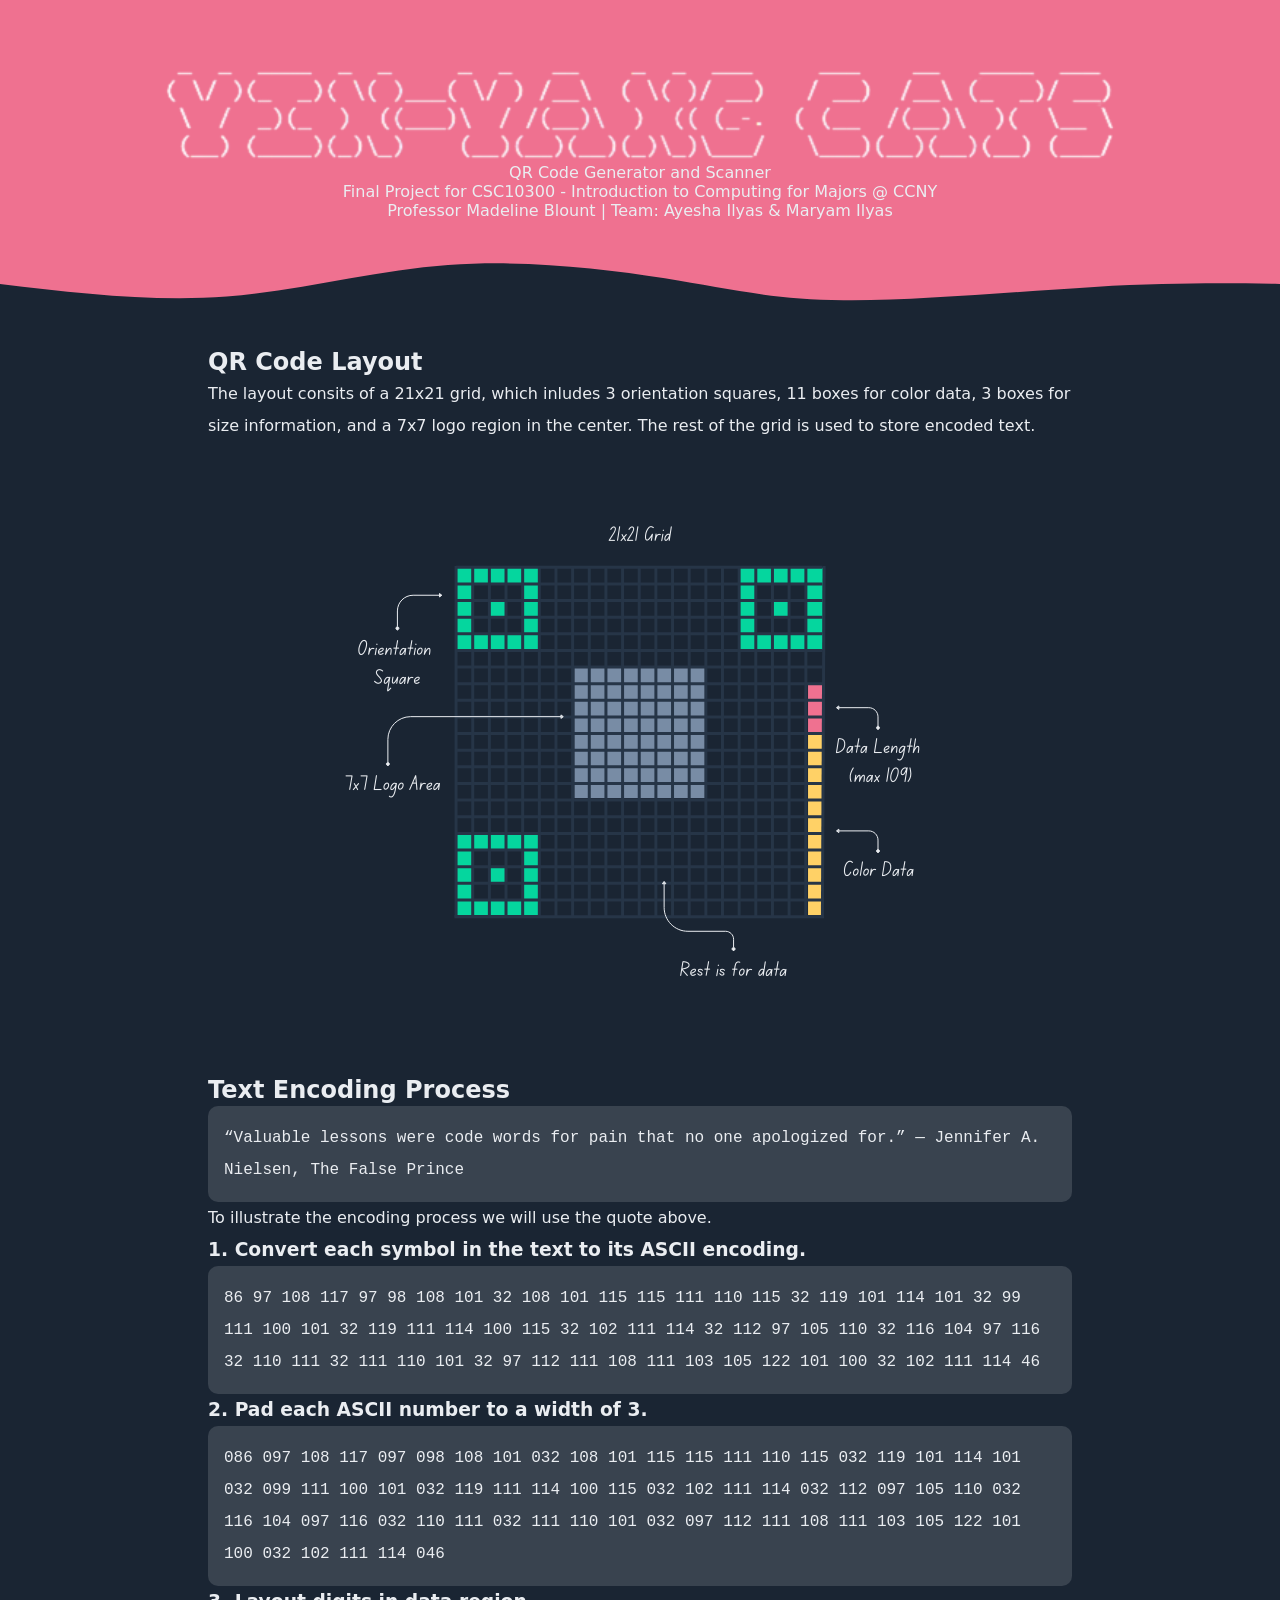
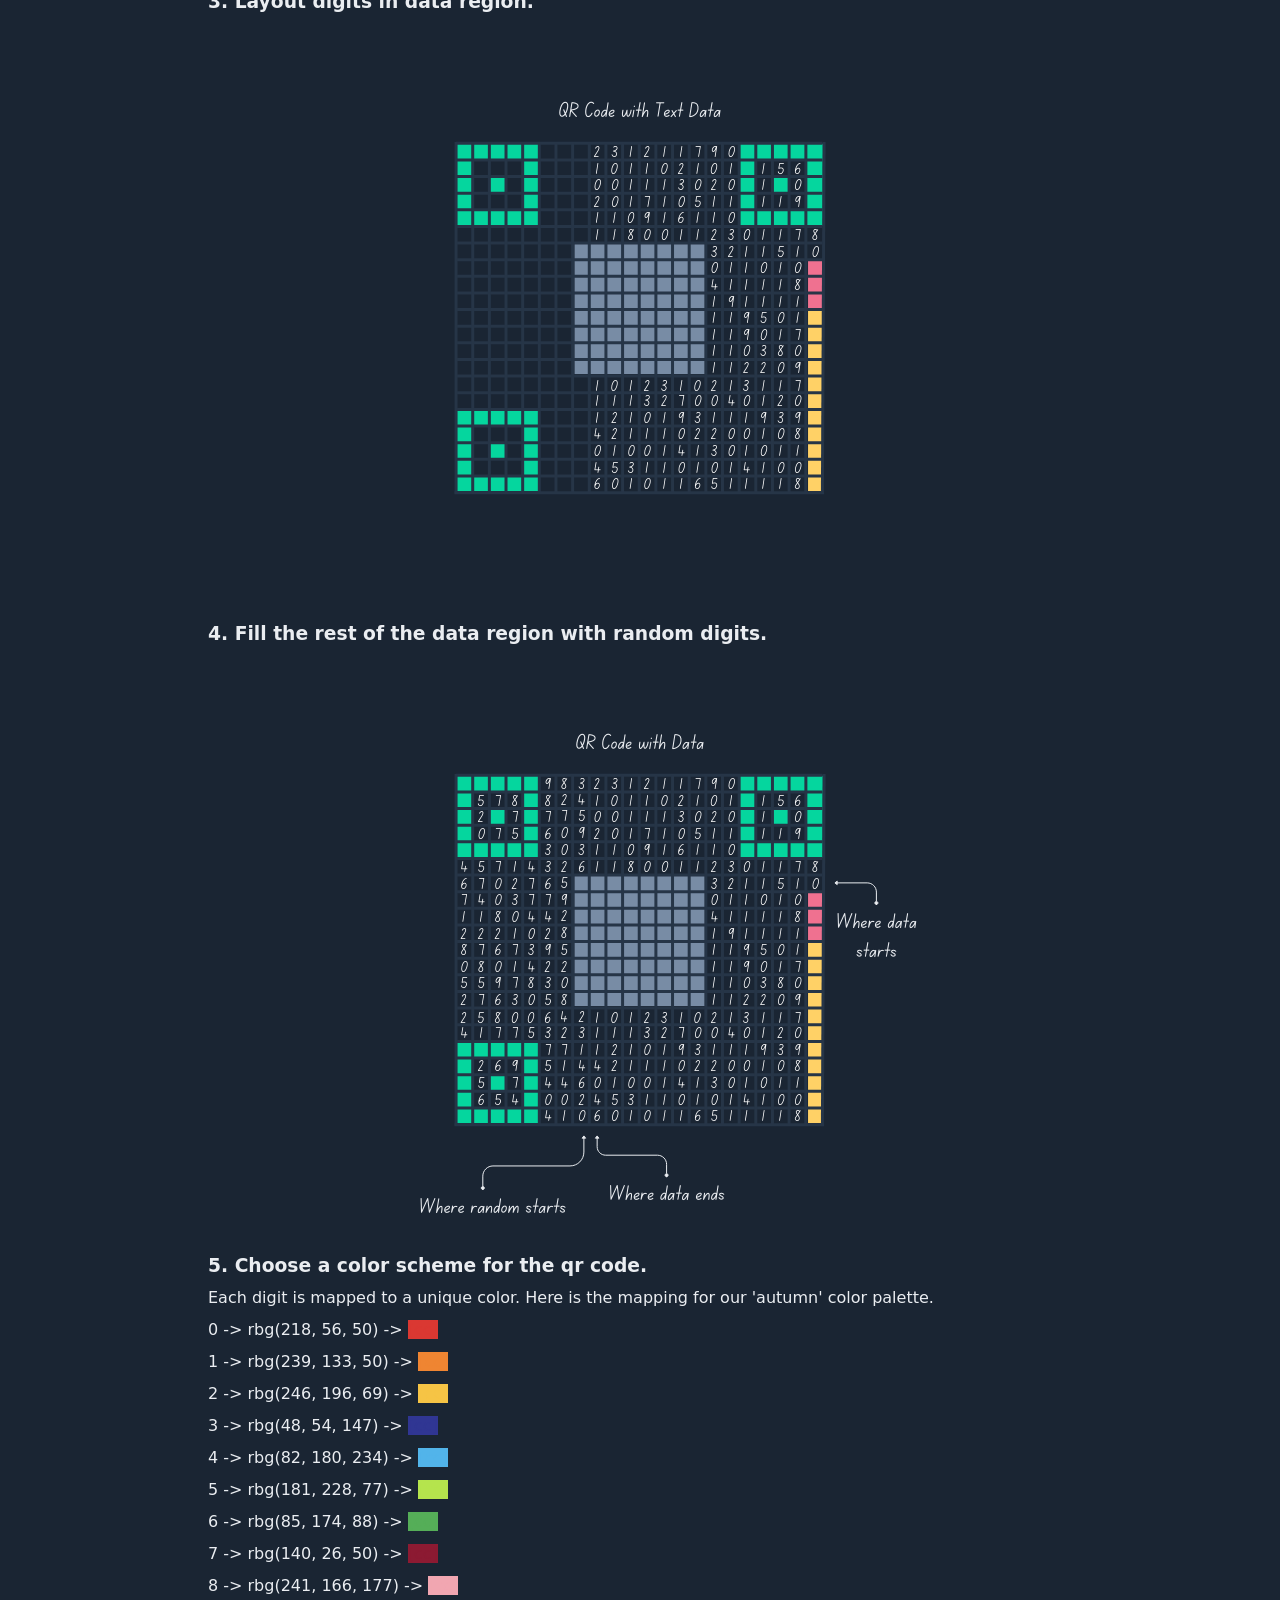
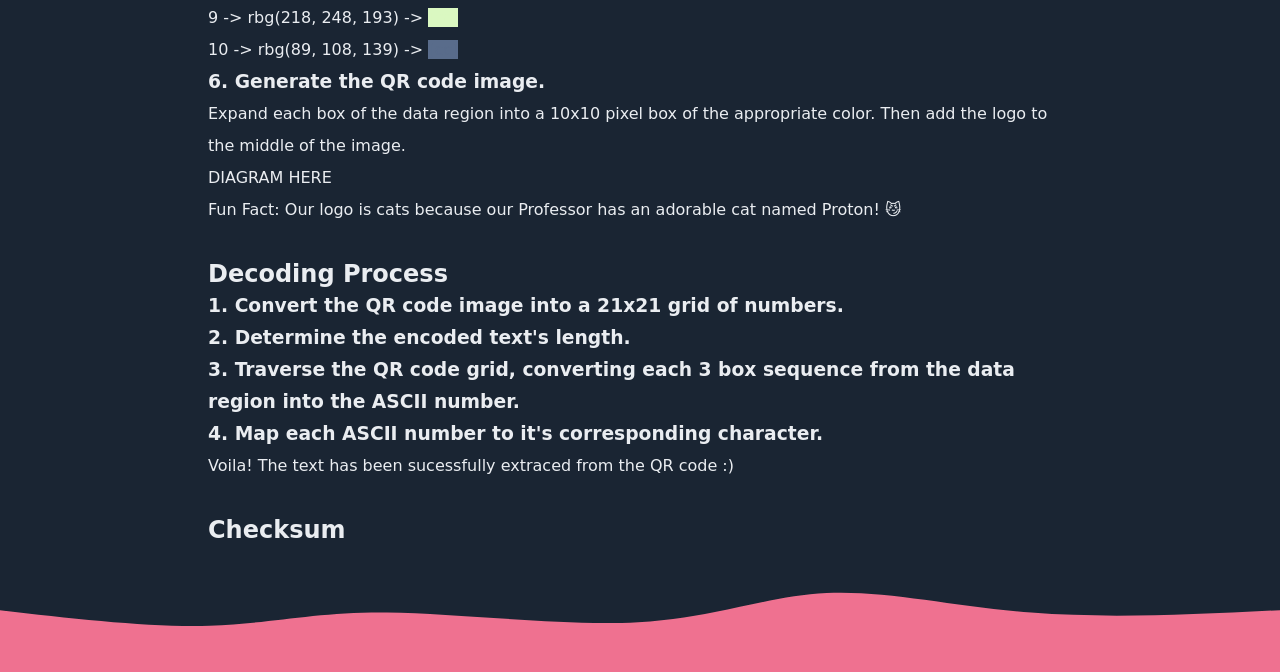
==== index.html @ 5885a5cd "initial commit for site" ====
<html lang="en">
  <head>
    <meta charset="UTF-8" />
    <meta name="viewport" content="width=device-width, initial-scale=1.0" />
    <link rel="stylesheet" href="styles.css" />
    <title>CSC104 QR Code Description</title>
  </head>
  <body>
    <div id="heading">
      <div id="yinyangcats">
        <img width="75%"" src="YinYangCatsWhite.png">
        <p>QR Code Generator and Scanner</p>
        <p>
          Final Project for CSC10300 - Introduction to Computing for Majors @
          CCNY
        </p>
        <p>Professor Madeline Blount | Team: Ayesha Ilyas & Maryam Ilyas</p>
      </div>
      <svg
        class="svg"
        viewBox="0 0 1440 490"
        xmlns="http://www.w3.org/2000/svg"
        class="transition duration-300 ease-in-out delay-150"
        preserveAspectRatio="none"
      >
        <path
          d="M 0,500 L 0,187 C 60.938461538461524,190.38461538461536 121.87692307692305,193.76923076923075 209,172 C 296.12307692307695,150.23076923076925 409.4307692307692,103.30769230769232 491,107 C 572.5692307692308,110.69230769230768 622.4000000000001,165 692,214 C 761.5999999999999,263 850.9692307692308,306.6923076923077 936,279 C 1021.0307692307692,251.30769230769232 1101.7230769230769,152.23076923076923 1185,125 C 1268.2769230769231,97.76923076923077 1354.1384615384616,142.3846153846154 1440,187 L 1440,500 L 0,500 Z"
          stroke="none"
          stroke-width="0"
          fill="#ef7190"
          fill-opacity="1"
          class="transition-all duration-300 ease-in-out delay-150 path-0"
          transform="rotate(-180 720 250)"
        ></path>
      </svg>
    </div>

    <div id="content">
      <div class="content_section">
        <h2>QR Code Layout</h2>
        <p>
          The layout consits of a 21x21 grid, which inludes 3 orientation
          squares, 11 boxes for color data, 3 boxes for size information, and a
          7x7 logo region in the center. The rest of the grid is used to store
          encoded text.
        </p>
        <img class="diagram" src="QRCodeLayout.png" />
      </div>

      <div class="content_section">
        <h2>Text Encoding Process</h2>
        <p class="highlight">
          “Valuable lessons were code words for pain that no one apologized
          for.” ― Jennifer A. Nielsen, The False Prince
        </p>
        <p>To illustrate the encoding process we will use the quote above.</p>
        <h3>1. Convert each symbol in the text to its ASCII encoding.</h3>
        <p class="highlight">
          86 97 108 117 97 98 108 101 32 108 101 115 115 111 110 115 32 119 101
          114 101 32 99 111 100 101 32 119 111 114 100 115 32 102 111 114 32 112
          97 105 110 32 116 104 97 116 32 110 111 32 111 110 101 32 97 112 111
          108 111 103 105 122 101 100 32 102 111 114 46
        </p>

        <h3>2. Pad each ASCII number to a width of 3.</h3>
        <p class="highlight">
          086 097 108 117 097 098 108 101 032 108 101 115 115 111 110 115 032
          119 101 114 101 032 099 111 100 101 032 119 111 114 100 115 032 102
          111 114 032 112 097 105 110 032 116 104 097 116 032 110 111 032 111
          110 101 032 097 112 111 108 111 103 105 122 101 100 032 102 111 114
          046
        </p>

        <h3>3. Layout digits in data region.</h3>
        <img class="diagram" src="QRCodeWithTextData.png" />

        <h3>4. Fill the rest of the data region with random digits.</h3>
        <img class="diagram" src="QRCodeWithData.png" />

        <h3>5. Choose a color scheme for the qr code.</h3>
        <p>
          Each digit is mapped to a unique color. Here is the mapping for our
          'autumn' color palette.
        </p>
        <p>0 -> rbg(218, 56, 50) -> <span id="c0">[cc]</span></p>
        <p>1 -> rbg(239, 133, 50) -> <span id="c1">[cc]</span></p>
        <p>2 -> rbg(246, 196, 69) -> <span id="c2">[cc]</span></p>
        <p>3 -> rbg(48, 54, 147) -> <span id="c3">[cc]</span></p>
        <p>4 -> rbg(82, 180, 234) -> <span id="c4">[cc]</span></p>
        <p>5 -> rbg(181, 228, 77) -> <span id="c5">[cc]</span></p>
        <p>6 -> rbg(85, 174, 88) -> <span id="c6">[cc]</span></p>
        <p>7 -> rbg(140, 26, 50) -> <span id="c7">[cc]</span></p>
        <p>8 -> rbg(241, 166, 177) -> <span id="c8">[cc]</span></p>
        <p>9 -> rbg(218, 248, 193) -> <span id="c9">[cc]</span></p>
        <p>10 -> rbg(89, 108, 139) -> <span id="c10">[cc]</span></p>

        <h3>6. Generate the QR code image.</h3>
        <p>
          Expand each box of the data region into a 10x10 pixel box of the
          appropriate color. Then add the logo to the middle of the image.
        </p>
        <p>DIAGRAM HERE</p>
        <p>
          Fun Fact: Our logo is cats because our Professor has an adorable cat
          named Proton! 😼
        </p>
      </div>

      <div class="content_section">
        <h2>Decoding Process</h2>
        <h3>1. Convert the QR code image into a 21x21 grid of numbers.</h3>
        <h3>2. Determine the encoded text's length.</h3>
        <h3>
          3. Traverse the QR code grid, converting each 3 box sequence from the
          data region into the ASCII number.
        </h3>
        <h3>4. Map each ASCII number to it's corresponding character.</h3>
        <p>Voila! The text has been sucessfully extraced from the QR code :)</p>
      </div>

      <div class="content_section">
        <h2>Checksum</h2>
      </div>
    </div>

    <!-- <div id="color1">Testing Color 1</div>
    <div id="color2">Testing Color 2</div>
    <div id="color3">Testing Color 3</div>
    <div class="highlight">Code Here</div> -->

    <svg
      class="svg"
      viewBox="0 0 1440 490"
      xmlns="http://www.w3.org/2000/svg"
      class="transition duration-300 ease-in-out delay-150"
      preserveAspectRatio="none"
    >
      <path
        d="M 0,500 L 0,187 C 84.44615384615386,229.31025641025641 168.89230769230772,271.62051282051283 236,263 C 303.1076923076923,254.37948717948717 352.87692307692305,194.82820512820513 435,198 C 517.123076923077,201.17179487179487 631.5999999999999,267.0666666666667 718,246 C 804.4000000000001,224.9333333333333 862.7230769230771,116.9051282051282 930,103 C 997.2769230769229,89.0948717948718 1073.5076923076924,169.3128205128205 1160,199 C 1246.4923076923076,228.6871794871795 1343.246153846154,207.84358974358975 1440,187 L 1440,500 L 0,500 Z"
        stroke="none"
        stroke-width="0"
        fill="#ef7190"
        fill-opacity="1"
        class="transition-all duration-300 ease-in-out delay-150 path-0"
      ></path>
    </svg>
  </body>
</html>
---- styles.css ----
/*https://hamvocke.com/blog/lets-create-a-terminal-color-scheme/*/
* {
  margin: 0;
  padding: 0;
}

body {
  background: #1a2533;
  color: #eaedf1;
  font-family: system-ui, system, Segoe UI, Roboto, Ubuntu, Cantarell, Noto Sans,
    sans-serif;
}

#heading {
  text-align: center;
  width: 100%;
}

#yinyangcats {
  background: #ef7190;
  padding-top: 4em;
}

.svg {
  margin: 0;
  padding: 0;
  width: 100%;
  height: 100px;
}

#content {
  /*SOURCE FOR CENTERING: https://www.w3schools.com/css/css_align.asp*/
  margin: auto;
  width: 70%;
  padding: 10px;
  line-height: 2em;
}

.content_section {
  padding: 1em;
}

.diagram {
    display: block;
    margin-left: auto;
    margin-right: auto;
}

#c0 {
    background-color: rgb(218, 56, 50);
    color: rgb(218, 56, 50);
}

#c1 {
    background-color: rgb(239, 133, 50);
    color: rgb(239, 133, 50);
}

#c2 {
    background-color: rgb(246, 196, 69);
    color: rgb(246, 196, 69);
}

#c3 {
    background-color: rgb(48, 54, 147);
    color: rgb(48, 54, 147);
}

#c4 {
    background-color: rgb(82, 180, 234);
    color: rgb(82, 180, 234);
}

#c5 {
    background-color: rgb(181, 228, 77);
    color: rgb(181, 228, 77);
}

#c6 {
    background-color: rgb(85, 174, 88);
    color: rgb(85, 174, 88);
}

#c7 {
    background-color: rgb(140, 26, 50);
    color: rgb(140, 26, 50);
}

#c8 {
    background-color: rgb(241, 166, 177);
    color: rgb(241, 166, 177);
}

#c9 {
    background-color: rgb(218, 248, 193);
    color: rgb(218, 248, 193);
}

#c10 {
    background-color: rgb(89, 108, 139);
    color: rgb(89, 108, 139);
}

#color1 {
  background: #05d69e;
  color: #1a2533;
}

#color2 {
  background: #ffd166;
  color: #1a2533;
}

#color3 {
  background: #ef7190;
  color: #1a2533;
}

.highlight {
  font-family: "Lucida Console", "Courier New", monospace;
  background: #39434f;
  color: #eaedf1;
  border-radius: 10px;
  padding: 1em;
}
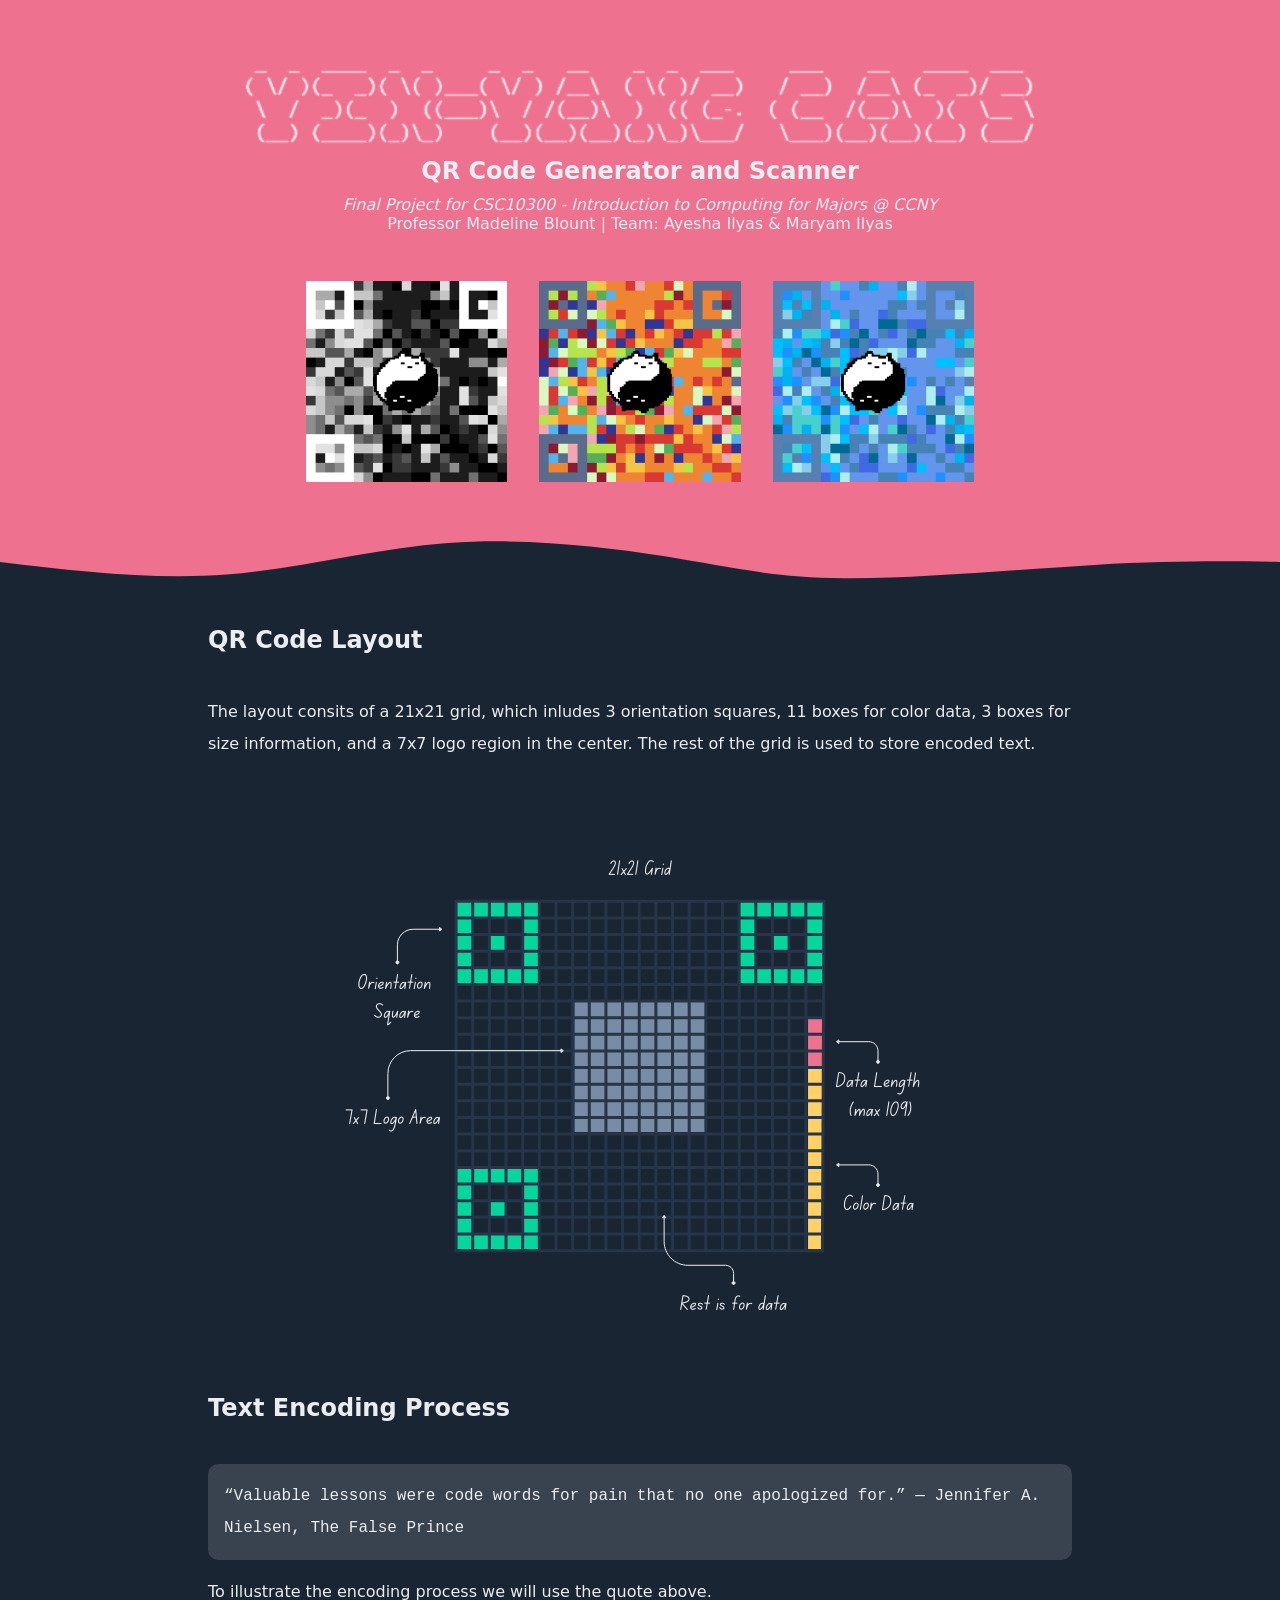
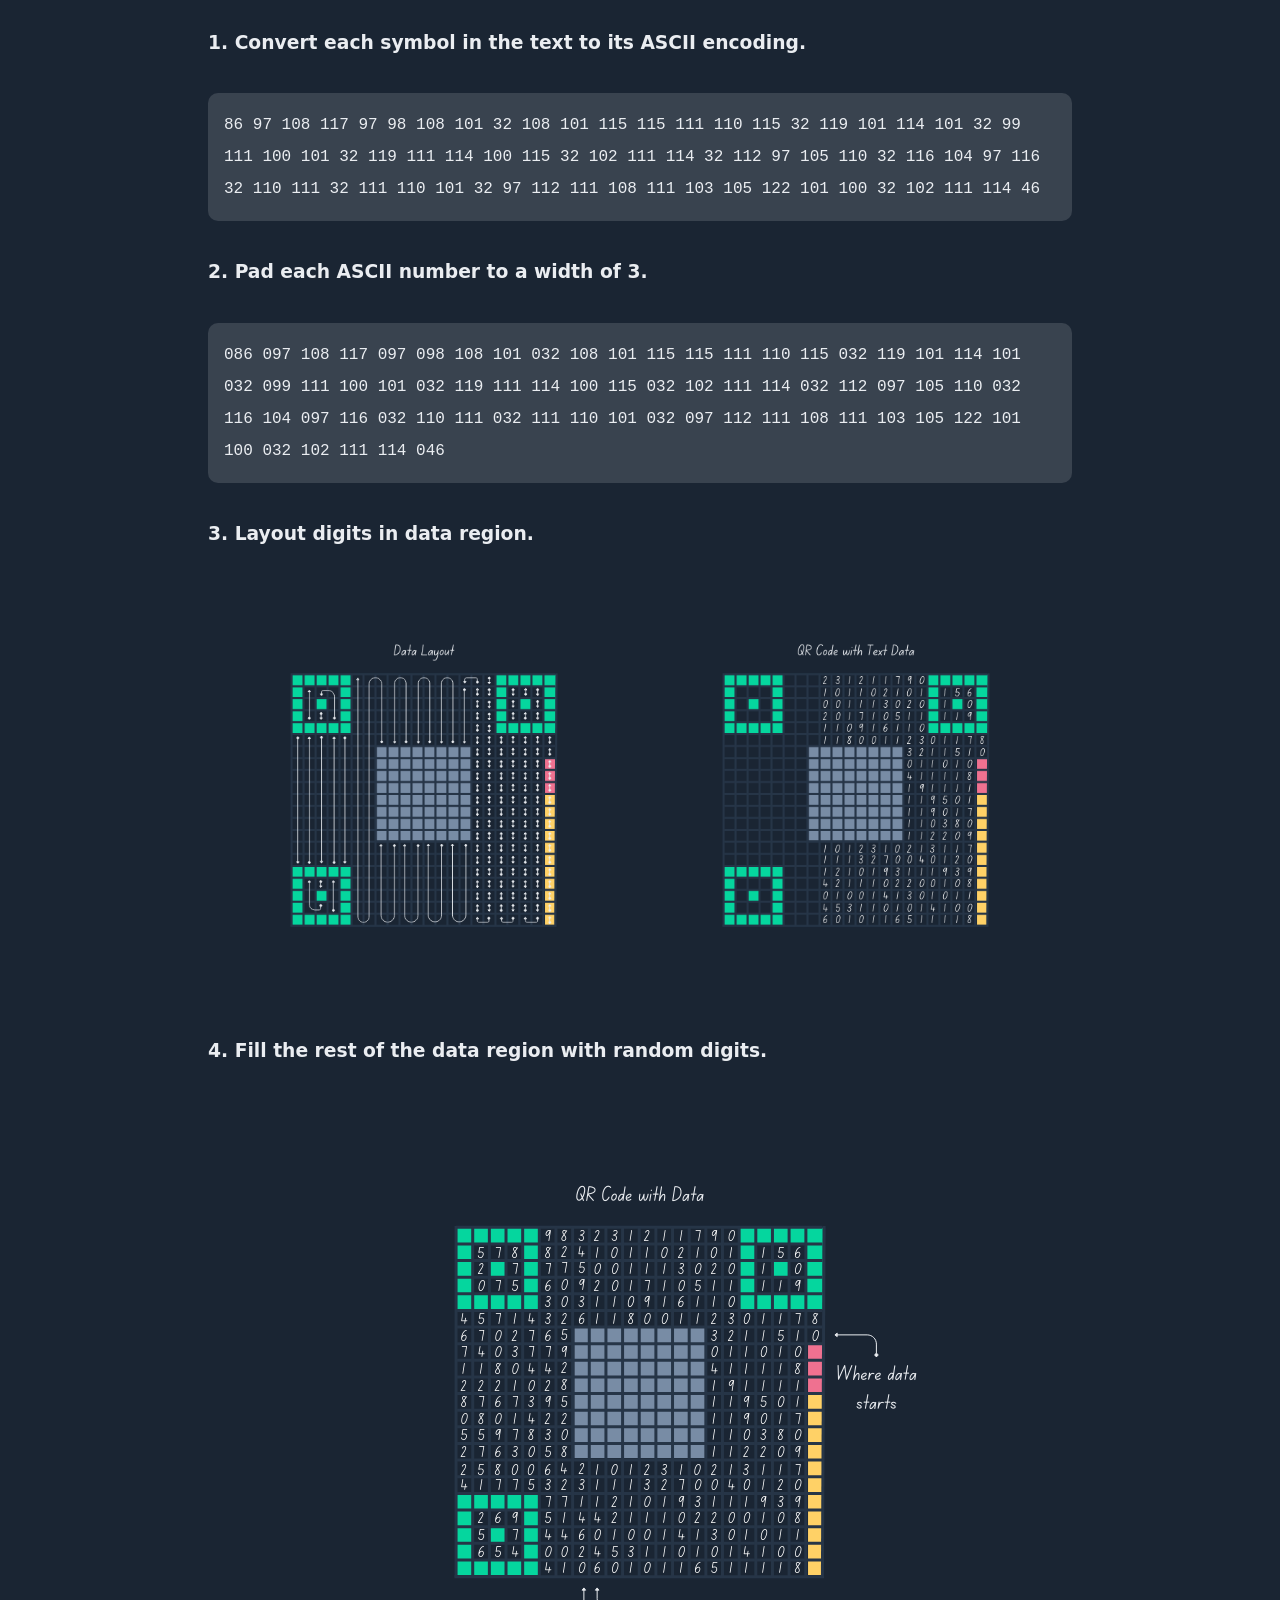
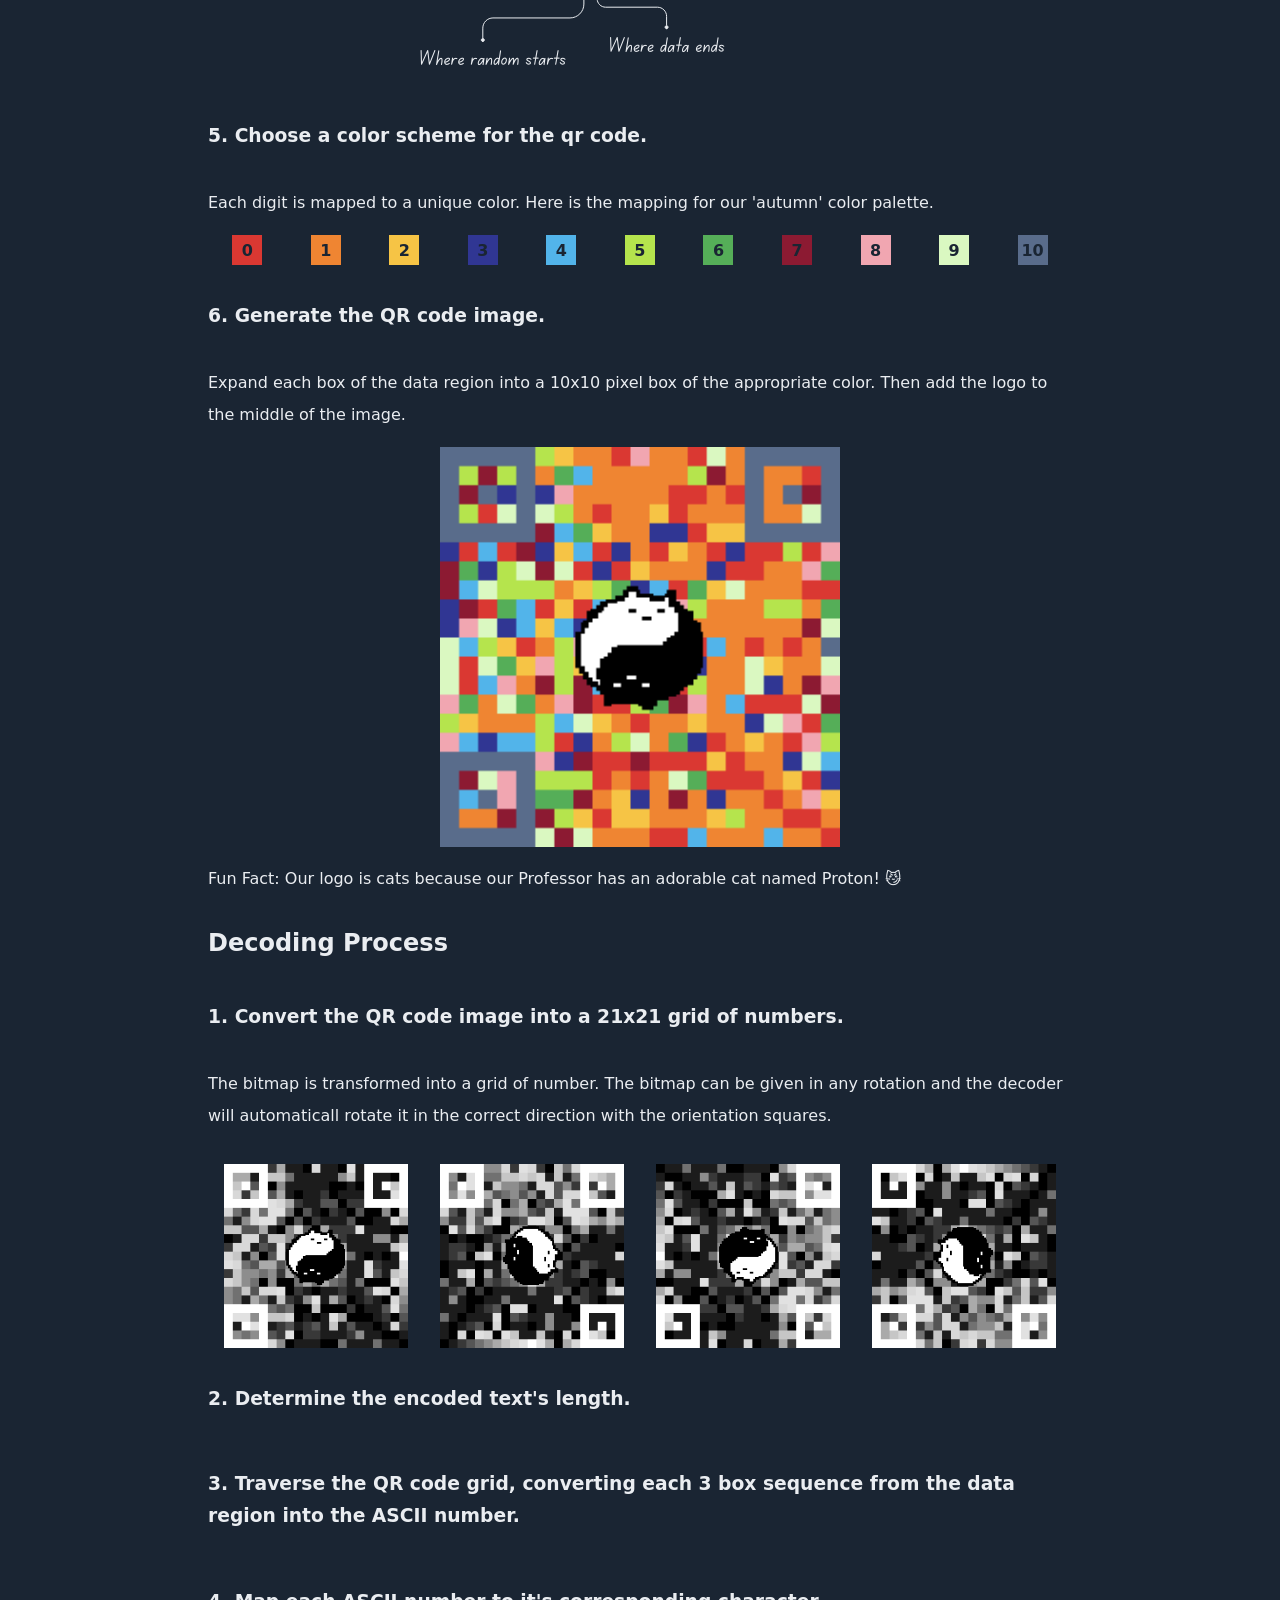
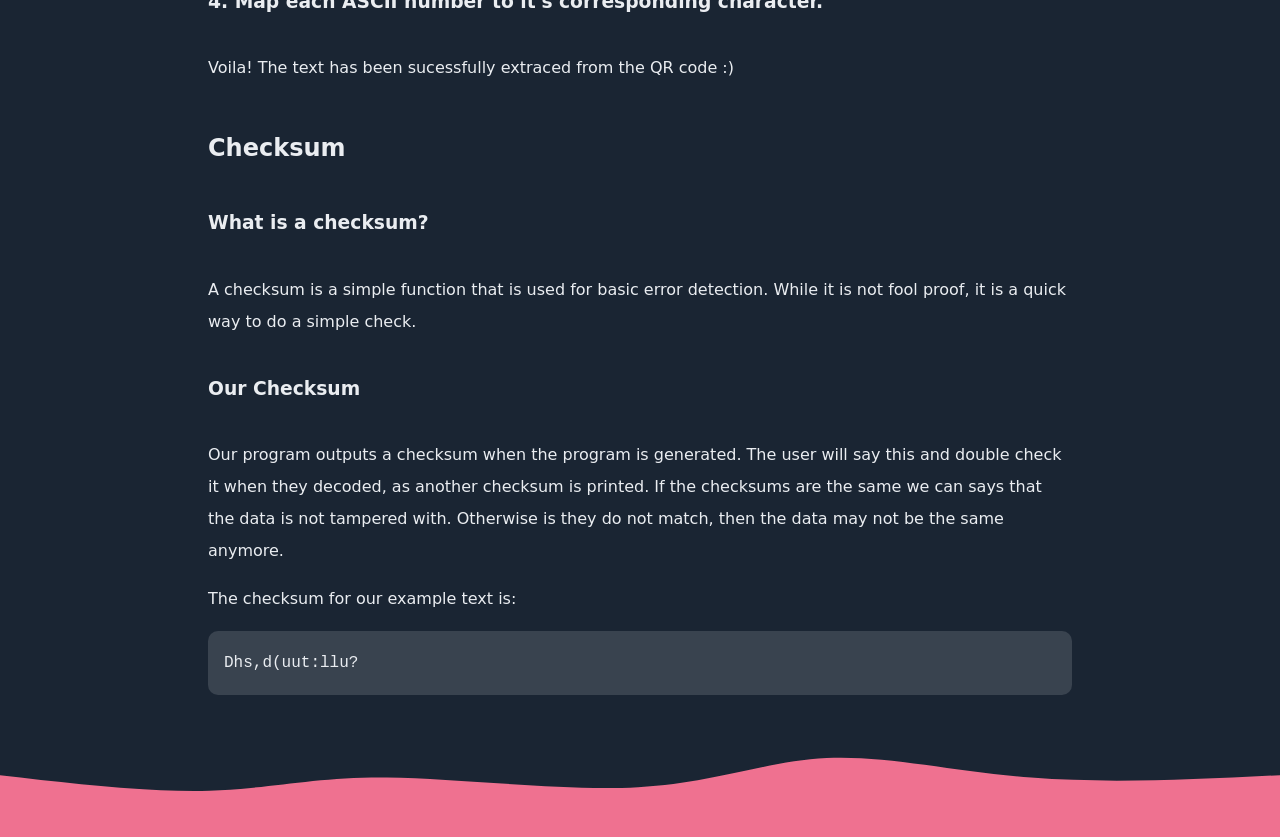
==== commit c0a046ea: "update website content, add diagrams and graphics, add css" ====
--- a/index.html
+++ b/index.html
@@ -8,13 +8,26 @@
   <body>
     <div id="heading">
       <div id="yinyangcats">
-        <img width="75%"" src="YinYangCatsWhite.png">
-        <p>QR Code Generator and Scanner</p>
+        <img id="yinyangcatsimg" src="YinYangCatsWhite.png" />
+        <p id="description"><b>QR Code Generator and Scanner</b></p>
         <p>
-          Final Project for CSC10300 - Introduction to Computing for Majors @
-          CCNY
+          <i>
+            Final Project for CSC10300 - Introduction to Computing for Majors @
+            CCNY
+          </i>
         </p>
         <p>Professor Madeline Blount | Team: Ayesha Ilyas & Maryam Ilyas</p>
+        <div class="row-3">
+          <div class="col-3">
+            <img src="qr-grayscale1.bmp" />
+          </div>
+          <div class="col-3">
+            <img src="qr-autumn.bmp" />
+          </div>
+          <div class="col-3">
+            <img src="qr-ocean.bmp" />
+          </div>
+        </div>
       </div>
       <svg
         class="svg"
@@ -35,7 +48,7 @@
       </svg>
     </div>
 
-    <div id="content">
+    <article id="content">
       <div class="content_section">
         <h2>QR Code Layout</h2>
         <p>
@@ -44,84 +57,152 @@
           7x7 logo region in the center. The rest of the grid is used to store
           encoded text.
         </p>
-        <img class="diagram" src="QRCodeLayout.png" />
       </div>
-
-      <div class="content_section">
+      <img class="diagram" src="QRCodeLayout.png" />
+
+      <section class="content_section">
         <h2>Text Encoding Process</h2>
         <p class="highlight">
           “Valuable lessons were code words for pain that no one apologized
           for.” ― Jennifer A. Nielsen, The False Prince
         </p>
         <p>To illustrate the encoding process we will use the quote above.</p>
-        <h3>1. Convert each symbol in the text to its ASCII encoding.</h3>
-        <p class="highlight">
-          86 97 108 117 97 98 108 101 32 108 101 115 115 111 110 115 32 119 101
-          114 101 32 99 111 100 101 32 119 111 114 100 115 32 102 111 114 32 112
-          97 105 110 32 116 104 97 116 32 110 111 32 111 110 101 32 97 112 111
-          108 111 103 105 122 101 100 32 102 111 114 46
-        </p>
-
-        <h3>2. Pad each ASCII number to a width of 3.</h3>
-        <p class="highlight">
-          086 097 108 117 097 098 108 101 032 108 101 115 115 111 110 115 032
-          119 101 114 101 032 099 111 100 101 032 119 111 114 100 115 032 102
-          111 114 032 112 097 105 110 032 116 104 097 116 032 110 111 032 111
-          110 101 032 097 112 111 108 111 103 105 122 101 100 032 102 111 114
-          046
-        </p>
-
-        <h3>3. Layout digits in data region.</h3>
-        <img class="diagram" src="QRCodeWithTextData.png" />
-
-        <h3>4. Fill the rest of the data region with random digits.</h3>
+        <div class="step">
+          <h3>1. Convert each symbol in the text to its ASCII encoding.</h3>
+          <p class="highlight">
+            86 97 108 117 97 98 108 101 32 108 101 115 115 111 110 115 32 119
+            101 114 101 32 99 111 100 101 32 119 111 114 100 115 32 102 111 114
+            32 112 97 105 110 32 116 104 97 116 32 110 111 32 111 110 101 32 97
+            112 111 108 111 103 105 122 101 100 32 102 111 114 46
+          </p>
+        </div>
+        <div class="step">
+          <h3>2. Pad each ASCII number to a width of 3.</h3>
+          <p class="highlight">
+            086 097 108 117 097 098 108 101 032 108 101 115 115 111 110 115 032
+            119 101 114 101 032 099 111 100 101 032 119 111 114 100 115 032 102
+            111 114 032 112 097 105 110 032 116 104 097 116 032 110 111 032 111
+            110 101 032 097 112 111 108 111 103 105 122 101 100 032 102 111 114
+            046
+          </p>
+        </div>
+        <div class="step">
+          <h3>3. Layout digits in data region.</h3>
+        </div>
+        <div class="row-2">
+          <div class="col-2">
+            <img src="QRCodeDataLayout.png" />
+          </div>
+          <div class="col-2">
+            <img src="QRCodeWithTextData.png" />
+          </div>
+        </div>
+
+        <div class="step">
+          <h3>4. Fill the rest of the data region with random digits.</h3>
+        </div>
         <img class="diagram" src="QRCodeWithData.png" />
-
-        <h3>5. Choose a color scheme for the qr code.</h3>
-        <p>
-          Each digit is mapped to a unique color. Here is the mapping for our
-          'autumn' color palette.
-        </p>
-        <p>0 -> rbg(218, 56, 50) -> <span id="c0">[cc]</span></p>
-        <p>1 -> rbg(239, 133, 50) -> <span id="c1">[cc]</span></p>
-        <p>2 -> rbg(246, 196, 69) -> <span id="c2">[cc]</span></p>
-        <p>3 -> rbg(48, 54, 147) -> <span id="c3">[cc]</span></p>
-        <p>4 -> rbg(82, 180, 234) -> <span id="c4">[cc]</span></p>
-        <p>5 -> rbg(181, 228, 77) -> <span id="c5">[cc]</span></p>
-        <p>6 -> rbg(85, 174, 88) -> <span id="c6">[cc]</span></p>
-        <p>7 -> rbg(140, 26, 50) -> <span id="c7">[cc]</span></p>
-        <p>8 -> rbg(241, 166, 177) -> <span id="c8">[cc]</span></p>
-        <p>9 -> rbg(218, 248, 193) -> <span id="c9">[cc]</span></p>
-        <p>10 -> rbg(89, 108, 139) -> <span id="c10">[cc]</span></p>
-
-        <h3>6. Generate the QR code image.</h3>
-        <p>
-          Expand each box of the data region into a 10x10 pixel box of the
-          appropriate color. Then add the logo to the middle of the image.
-        </p>
-        <p>DIAGRAM HERE</p>
+        <div class="step">
+          <h3>5. Choose a color scheme for the qr code.</h3>
+          <p>
+            Each digit is mapped to a unique color. Here is the mapping for our
+            'autumn' color palette.
+          </p>
+          <div id="colors">
+            <div id="c0">0</div>
+            <div id="c1">1</div>
+            <div id="c2">2</div>
+            <div id="c3">3</div>
+            <div id="c4">4</div>
+            <div id="c5">5</div>
+            <div id="c6">6</div>
+            <div id="c7">7</div>
+            <div id="c8">8</div>
+            <div id="c9">9</div>
+            <div id="c10">10</div>
+          </div>
+        </div>
+        <div class="step">
+          <h3>6. Generate the QR code image.</h3>
+          <p>
+            Expand each box of the data region into a 10x10 pixel box of the
+            appropriate color. Then add the logo to the middle of the image.
+          </p>
+        </div>
+        <img id="diagram-qr" src="qr-autumn.bmp" />
         <p>
           Fun Fact: Our logo is cats because our Professor has an adorable cat
           named Proton! 😼
         </p>
-      </div>
-
-      <div class="content_section">
+      </section>
+
+      <section class="content_section">
         <h2>Decoding Process</h2>
-        <h3>1. Convert the QR code image into a 21x21 grid of numbers.</h3>
-        <h3>2. Determine the encoded text's length.</h3>
-        <h3>
-          3. Traverse the QR code grid, converting each 3 box sequence from the
-          data region into the ASCII number.
-        </h3>
-        <h3>4. Map each ASCII number to it's corresponding character.</h3>
-        <p>Voila! The text has been sucessfully extraced from the QR code :)</p>
-      </div>
+        <div class="step">
+          <h3>1. Convert the QR code image into a 21x21 grid of numbers.</h3>
+          <p>
+            The bitmap is transformed into a grid of number. The bitmap can be
+            given in any rotation and the decoder will automaticall rotate it in
+            the correct direction with the orientation squares.
+          </p>
+        </div>
+
+        <div class="row-4">
+          <div class="col-4">
+            <img src="qr-grayscale1.bmp" />
+          </div>
+          <div class="col-4">
+            <img src="qr-grayscale2.bmp" />
+          </div>
+          <div class="col-4">
+            <img src="qr-grayscale3.bmp" />
+          </div>
+          <div class="col-4">
+            <img src="qr-grayscale4.bmp" />
+          </div>
+        </div>
+
+        <div class="step">
+          <h3>2. Determine the encoded text's length.</h3>
+        </div>
+        <div class="step">
+          <h3>
+            3. Traverse the QR code grid, converting each 3 box sequence from
+            the data region into the ASCII number.
+          </h3>
+        </div>
+        <div class="step">
+          <h3>4. Map each ASCII number to it's corresponding character.</h3>
+          <p>
+            Voila! The text has been sucessfully extraced from the QR code :)
+          </p>
+        </div>
+      </section>
 
       <div class="content_section">
         <h2>Checksum</h2>
+        <div class="step">
+          <h3>What is a checksum?</h3>
+          <p>
+            A checksum is a simple function that is used for basic error
+            detection. While it is not fool proof, it is a quick way to do a
+            simple check.
+          </p>
+        </div>
+        <div class="step">
+          <h3>Our Checksum</h3>
+          <p>
+            Our program outputs a checksum when the program is generated. The
+            user will say this and double check it when they decoded, as another
+            checksum is printed. If the checksums are the same we can says that
+            the data is not tampered with. Otherwise is they do not match, then
+            the data may not be the same anymore.
+          </p>
+          <p>The checksum for our example text is:</p>
+          <p class="highlight">Dhs,d(uut:llu?</p>
+        </div>
       </div>
-    </div>
+    </article>
 
     <!-- <div id="color1">Testing Color 1</div>
     <div id="color2">Testing Color 2</div>
--- a/styles.css
+++ b/styles.css
@@ -21,6 +21,56 @@
   padding-top: 4em;
 }
 
+#yinyangcatsimg {
+  width: 100%;
+  max-width: 800px;
+}
+
+#description {
+  font-size: 1.5em;
+  padding: 10px;
+}
+.col-3 img {
+  width: 100%;
+  max-width: 600px;
+  padding-top: 2em;
+  transition: transform 0.2s;
+}
+
+.col-3 img:hover {
+  transform: scale(1.2);
+}
+
+.row-3 {
+  display: flex;
+  margin: auto;
+  max-width: 700px;
+}
+
+.col-3 {
+  flex: 33.3%;
+  padding: 1em;
+}
+
+@media screen and (max-width: 850px) {
+  .col-3 img {
+    transition: transform 0.2s;
+  }
+
+  .col-3 img:hover {
+    transform: scale(1.1);
+  }
+
+  .col-3 {
+    width: 100%;
+    max-width: 300px;
+    margin: auto;
+  }
+  .row-3 {
+    display: block;
+  }
+}
+
 .svg {
   margin: 0;
   padding: 0;
@@ -40,65 +90,195 @@
   padding: 1em;
 }
 
+.content_section h2 {
+  padding-bottom: 1em;
+}
+
+.content_section p {
+  padding-top: 1em;
+}
+
+.step {
+  padding-bottom: 1em;
+}
+
+.step h3 {
+  padding-top: 1em;
+  padding-bottom: 1em;
+}
+
 .diagram {
+  display: block;
+  margin-left: auto;
+  margin-right: auto;
+  width: 100%;
+  max-width: 600px;
+}
+
+#diagram-qr {
+  display: block;
+  margin-left: auto;
+  margin-right: auto;
+  width: 100%;
+  max-width: 400px;
+}
+
+.col-2 img {
+  width: 100%;
+  max-width: 600px;
+}
+
+.row-2 {
+  display: flex;
+  flex-wrap: wrap;
+}
+
+.col-2 {
+  flex: 50%;
+}
+
+@media screen and (max-width: 850px) {
+  .col-2 {
+    width: 100%;
+  }
+  .row-2 {
     display: block;
-    margin-left: auto;
-    margin-right: auto;
+  }
+}
+
+.col-4 img {
+  width: 100%;
+  max-width: 200px;
+}
+
+.row-4 {
+  display: flex;
+}
+
+.col-4 {
+  flex: 20%;
+  padding: 1em;
+}
+
+@media screen and (max-width: 850px) {
+  .col-4 {
+    width: 100%;
+    padding: 1em;
+    max-width: 200px;
+    margin: auto;
+  }
+  .row-4 {
+    display: block;
+  }
+}
+
+#colors {
+  display: flex;
+  flex-wrap: wrap;
+  padding-top: 1em;
+}
+
+#colors div {
+  font-weight: bold;
 }
 
 #c0 {
-    background-color: rgb(218, 56, 50);
-    color: rgb(218, 56, 50);
+  background-color: rgb(218, 56, 50);
+  width: 30px;
+  height: 30px;
+  color: #1a2533;
+  text-align: center;
+  margin: auto;
 }
 
 #c1 {
-    background-color: rgb(239, 133, 50);
-    color: rgb(239, 133, 50);
+  background-color: rgb(239, 133, 50);
+  width: 30px;
+  height: 30px;
+  color: #1a2533;
+  text-align: center;
+  margin: auto;
 }
 
 #c2 {
-    background-color: rgb(246, 196, 69);
-    color: rgb(246, 196, 69);
+  background-color: rgb(246, 196, 69);
+  width: 30px;
+  height: 30px;
+  color: #1a2533;
+  text-align: center;
+  margin: auto;
 }
 
 #c3 {
-    background-color: rgb(48, 54, 147);
-    color: rgb(48, 54, 147);
+  background-color: rgb(48, 54, 147);
+  width: 30px;
+  height: 30px;
+  color: #1a2533;
+  text-align: center;
+  margin: auto;
 }
 
 #c4 {
-    background-color: rgb(82, 180, 234);
-    color: rgb(82, 180, 234);
+  background-color: rgb(82, 180, 234);
+  width: 30px;
+  height: 30px;
+  color: #1a2533;
+  text-align: center;
+  margin: auto;
 }
 
 #c5 {
-    background-color: rgb(181, 228, 77);
-    color: rgb(181, 228, 77);
+  background-color: rgb(181, 228, 77);
+  width: 30px;
+  height: 30px;
+  color: #1a2533;
+  text-align: center;
+  margin: auto;
 }
 
 #c6 {
-    background-color: rgb(85, 174, 88);
-    color: rgb(85, 174, 88);
+  background-color: rgb(85, 174, 88);
+  width: 30px;
+  height: 30px;
+  color: #1a2533;
+  text-align: center;
+  margin: auto;
 }
 
 #c7 {
-    background-color: rgb(140, 26, 50);
-    color: rgb(140, 26, 50);
+  background-color: rgb(140, 26, 50);
+  width: 30px;
+  height: 30px;
+  color: #1a2533;
+  text-align: center;
+  margin: auto;
 }
 
 #c8 {
-    background-color: rgb(241, 166, 177);
-    color: rgb(241, 166, 177);
+  background-color: rgb(241, 166, 177);
+  width: 30px;
+  height: 30px;
+  color: #1a2533;
+  text-align: center;
+  margin: auto;
 }
 
 #c9 {
-    background-color: rgb(218, 248, 193);
-    color: rgb(218, 248, 193);
+  background-color: rgb(218, 248, 193);
+  width: 30px;
+  height: 30px;
+  color: #1a2533;
+  text-align: center;
+  margin: auto;
 }
 
 #c10 {
-    background-color: rgb(89, 108, 139);
-    color: rgb(89, 108, 139);
+  background-color: rgb(89, 108, 139);
+  width: 30px;
+  height: 30px;
+  color: #1a2533;
+  text-align: center;
+  margin: auto;
 }
 
 #color1 {
@@ -122,4 +302,5 @@
   color: #eaedf1;
   border-radius: 10px;
   padding: 1em;
-}
+  margin-top: 1em;
+}
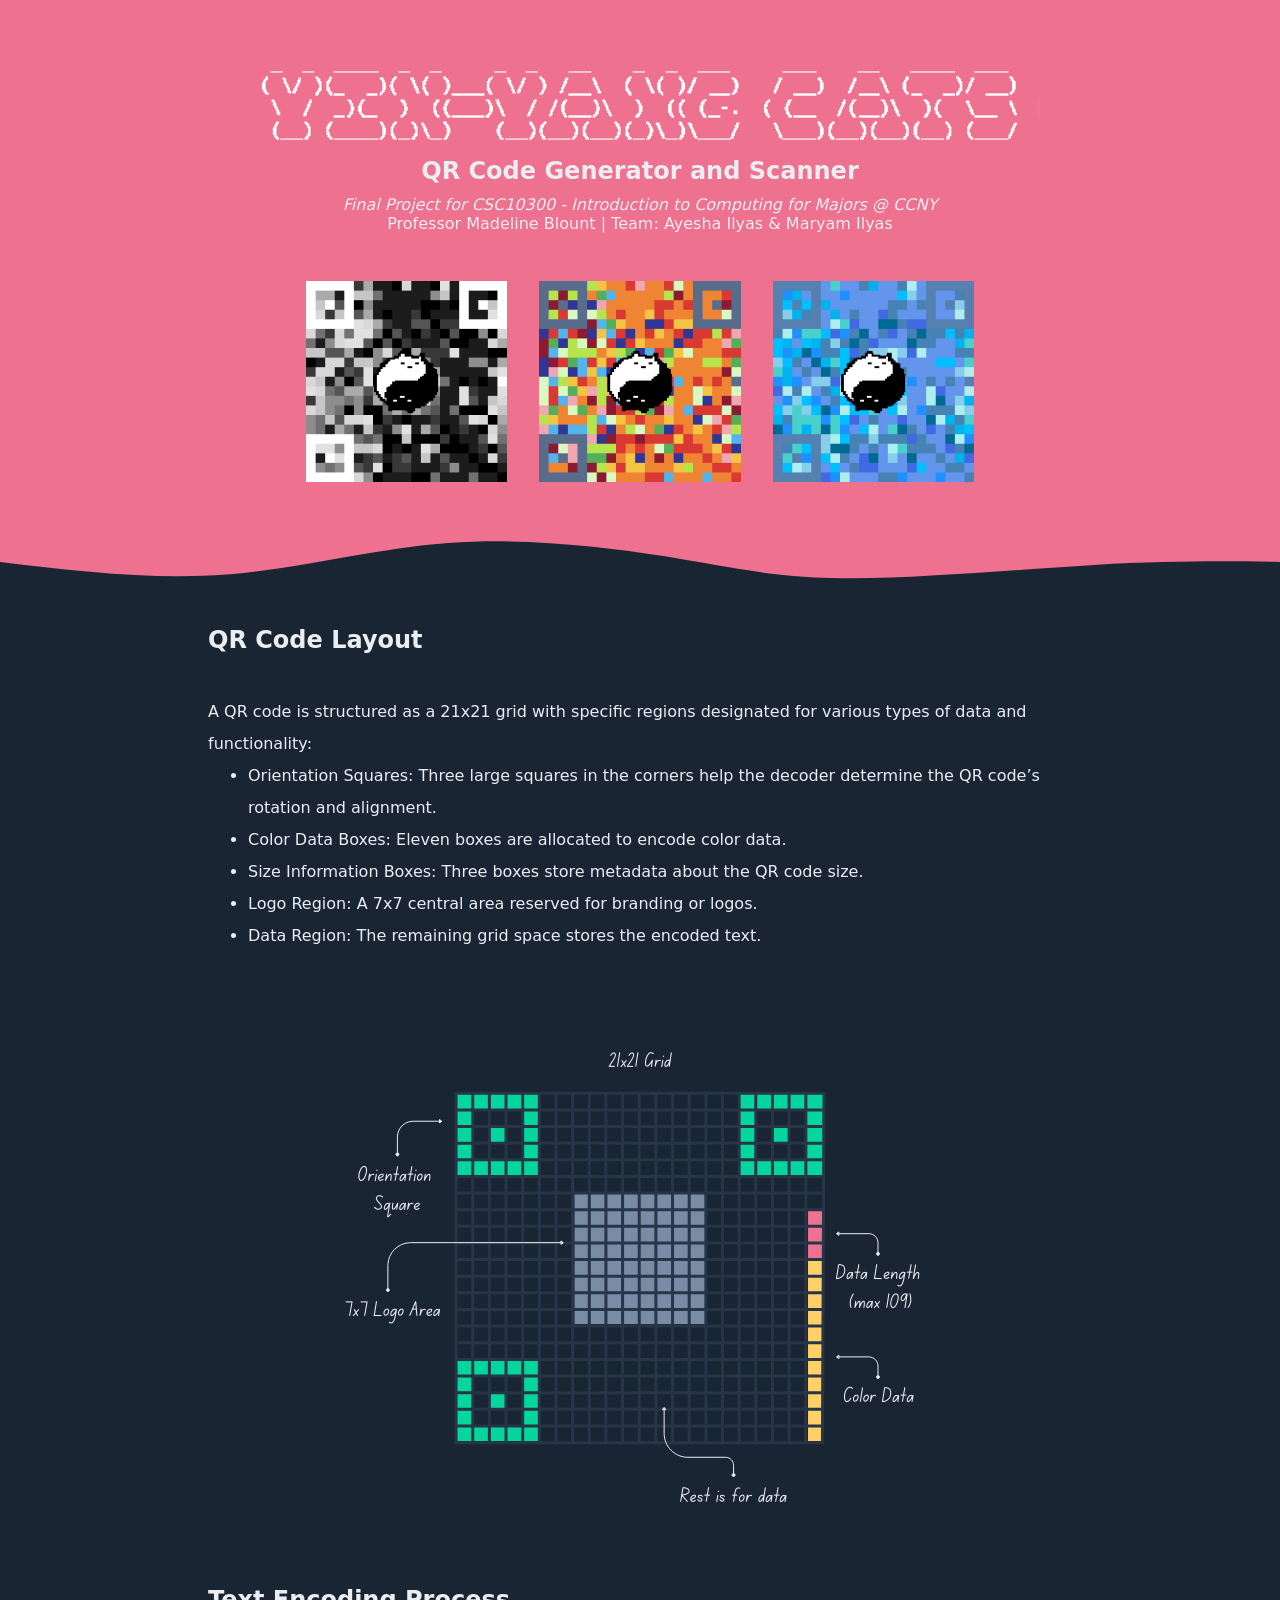
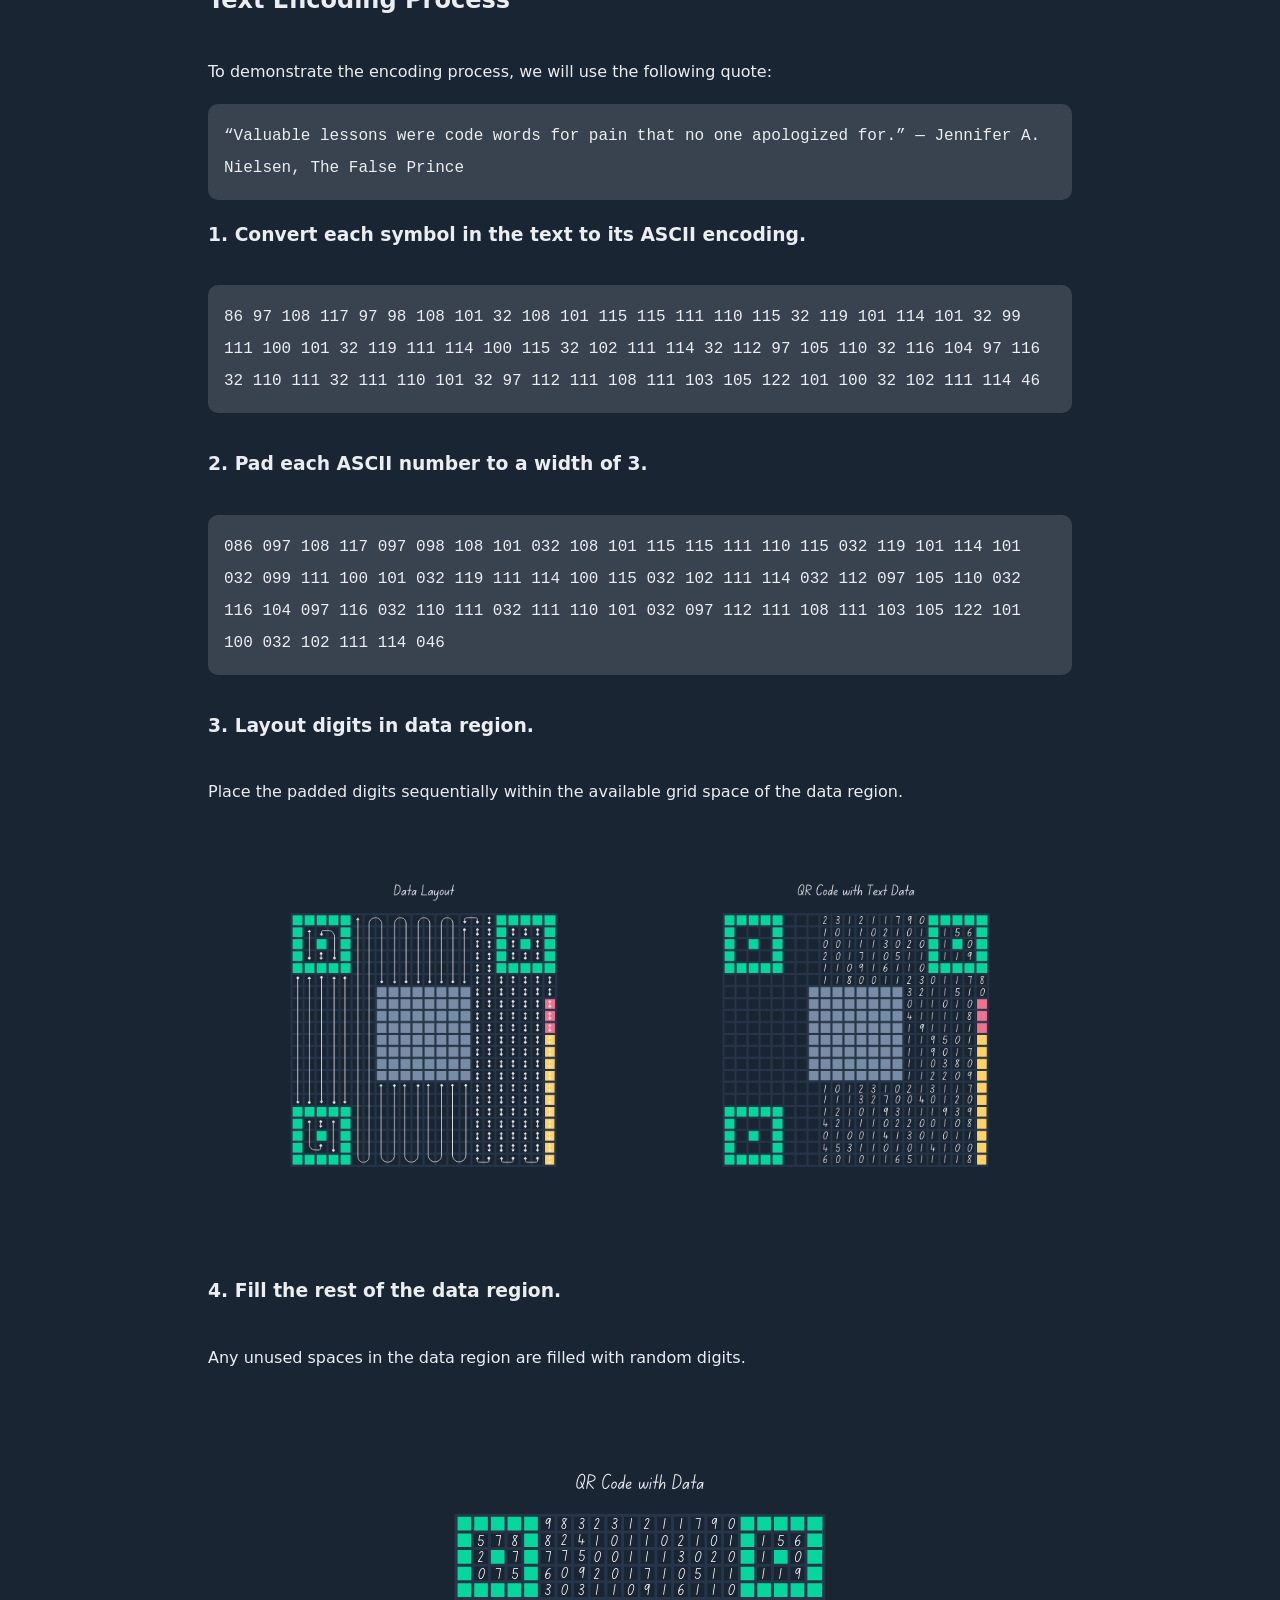
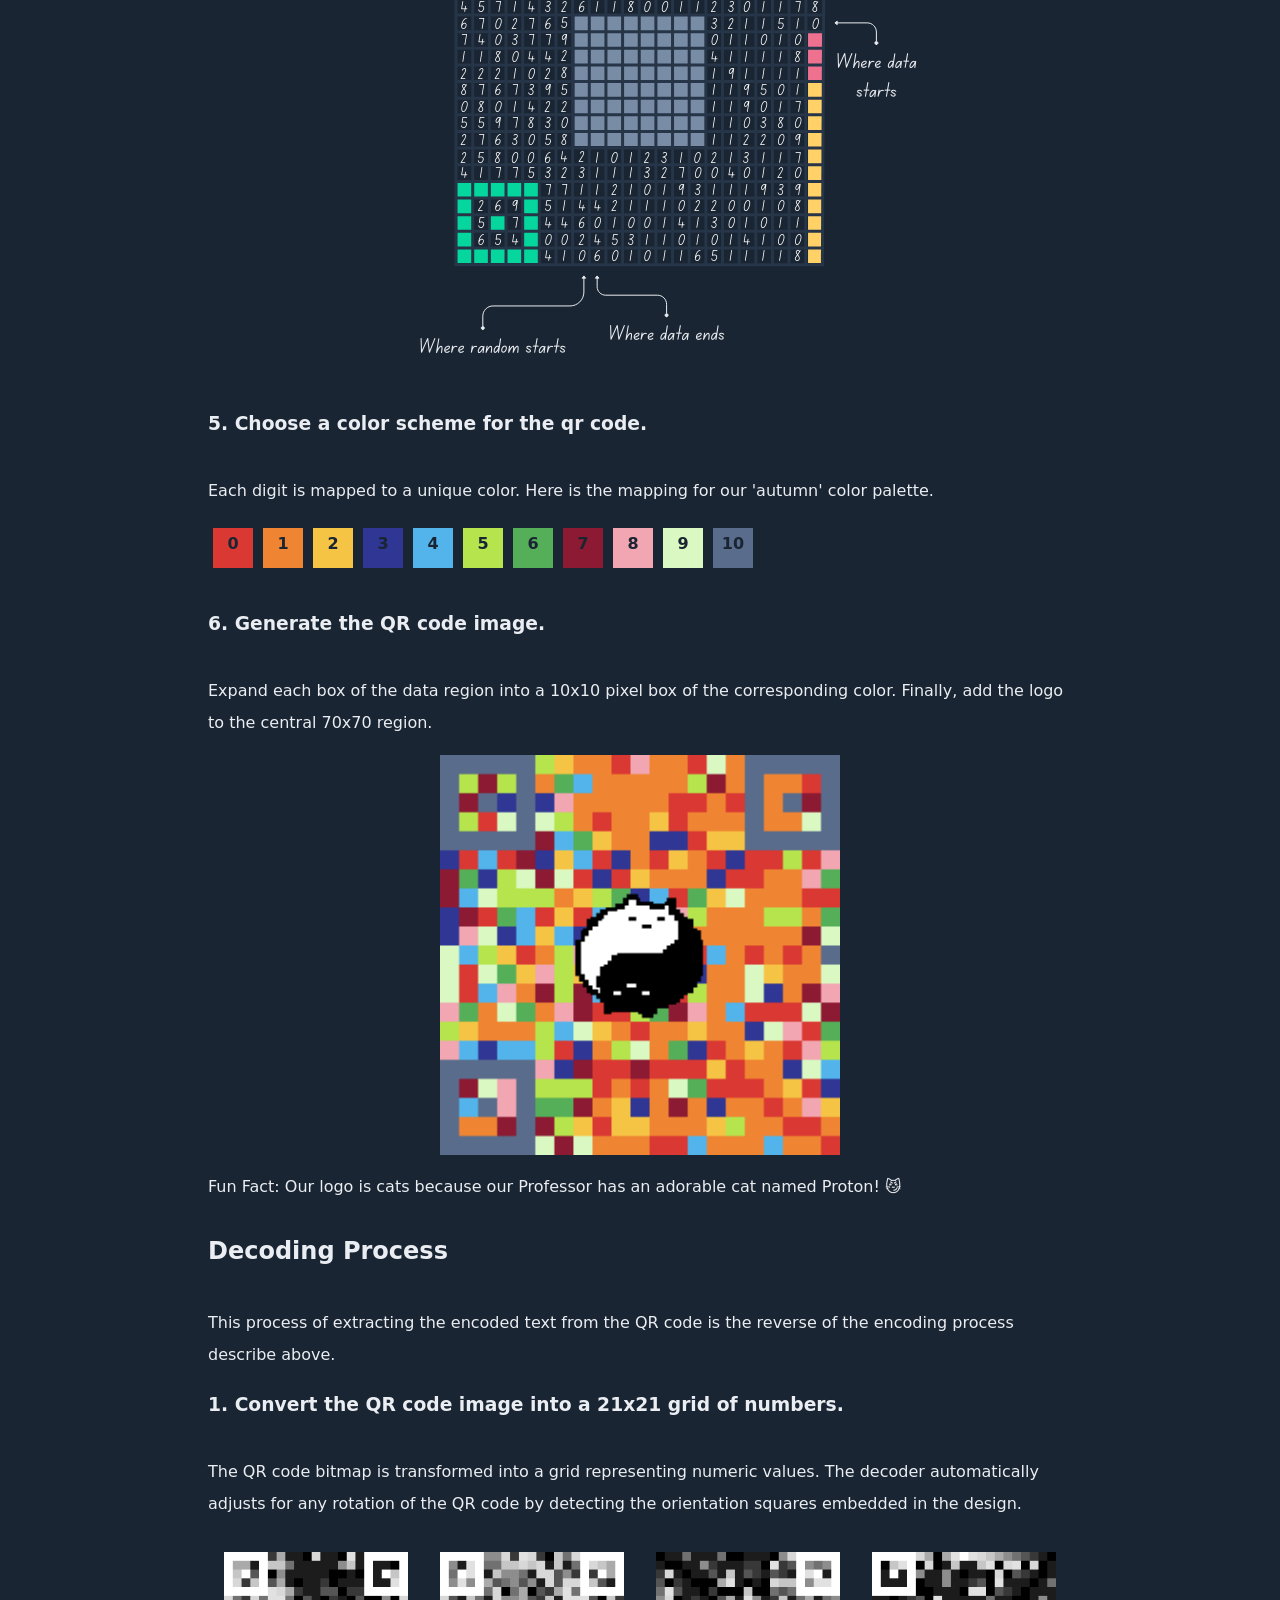
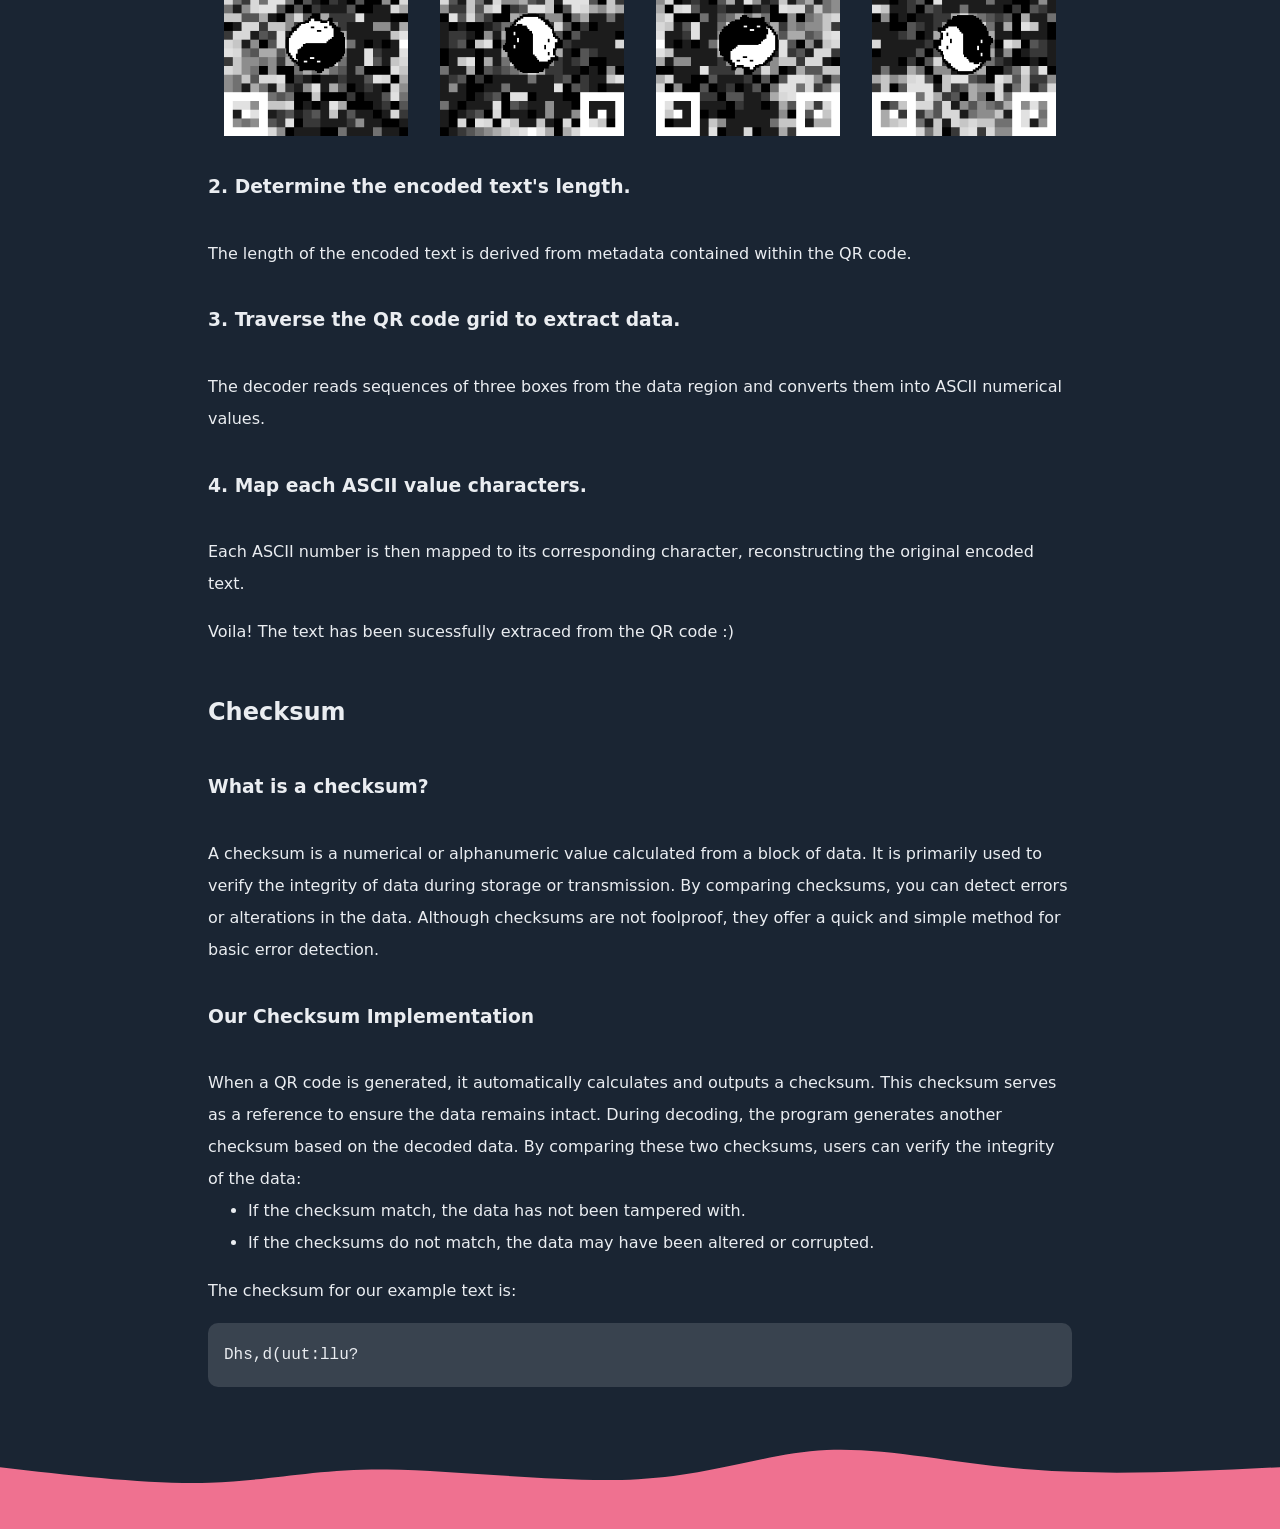
==== commit d39cf65e: "update content" ====
--- a/index.html
+++ b/index.html
@@ -8,7 +8,7 @@
   <body>
     <div id="heading">
       <div id="yinyangcats">
-        <img id="yinyangcatsimg" src="YinYangCatsWhite.png" />
+        <img id="yinyangcatsimg" src="YinYangCatsClearWhite.png"/>
         <p id="description"><b>QR Code Generator and Scanner</b></p>
         <p>
           <i>
@@ -52,21 +52,27 @@
       <div class="content_section">
         <h2>QR Code Layout</h2>
         <p>
-          The layout consits of a 21x21 grid, which inludes 3 orientation
-          squares, 11 boxes for color data, 3 boxes for size information, and a
-          7x7 logo region in the center. The rest of the grid is used to store
-          encoded text.
-        </p>
+          A QR code is structured as a 21x21 grid with specific regions designated for 
+          various types of data and functionality:
+        </p>
+        <ul class="bullets">
+            <li>Orientation Squares: Three large squares in the corners help the decoder determine 
+            the QR code’s rotation and alignment.</li>
+            <li>Color Data Boxes: Eleven boxes are allocated to encode color data.</li>
+            <li>Size Information Boxes: Three boxes store metadata about the QR code size.</li>
+            <li>Logo Region: A 7x7 central area reserved for branding or logos.</li>
+            <li>Data Region: The remaining grid space stores the encoded text.</li>
+        </ul>
       </div>
       <img class="diagram" src="QRCodeLayout.png" />
 
       <section class="content_section">
         <h2>Text Encoding Process</h2>
+        <p>To demonstrate the encoding process, we will use the following quote:</p>
         <p class="highlight">
           “Valuable lessons were code words for pain that no one apologized
           for.” ― Jennifer A. Nielsen, The False Prince
         </p>
-        <p>To illustrate the encoding process we will use the quote above.</p>
         <div class="step">
           <h3>1. Convert each symbol in the text to its ASCII encoding.</h3>
           <p class="highlight">
@@ -88,6 +94,7 @@
         </div>
         <div class="step">
           <h3>3. Layout digits in data region.</h3>
+          <p>Place the padded digits sequentially within the available grid space of the data region.</p>
         </div>
         <div class="row-2">
           <div class="col-2">
@@ -99,7 +106,8 @@
         </div>
 
         <div class="step">
-          <h3>4. Fill the rest of the data region with random digits.</h3>
+          <h3>4. Fill the rest of the data region.</h3>
+          <p>Any unused spaces in the data region are filled with random digits.</p>
         </div>
         <img class="diagram" src="QRCodeWithData.png" />
         <div class="step">
@@ -126,7 +134,7 @@
           <h3>6. Generate the QR code image.</h3>
           <p>
             Expand each box of the data region into a 10x10 pixel box of the
-            appropriate color. Then add the logo to the middle of the image.
+            corresponding color. Finally, add the logo to the central 70x70 region.
           </p>
         </div>
         <img id="diagram-qr" src="qr-autumn.bmp" />
@@ -138,12 +146,15 @@
 
       <section class="content_section">
         <h2>Decoding Process</h2>
+        <p>This process of extracting the encoded text from the QR code is the reverse
+          of the encoding process describe above.
+        </p>
         <div class="step">
           <h3>1. Convert the QR code image into a 21x21 grid of numbers.</h3>
           <p>
-            The bitmap is transformed into a grid of number. The bitmap can be
-            given in any rotation and the decoder will automaticall rotate it in
-            the correct direction with the orientation squares.
+            The QR code bitmap is transformed into a grid representing numeric values. 
+            The decoder automatically adjusts for any rotation of the QR code by 
+            detecting the orientation squares embedded in the design.
           </p>
         </div>
 
@@ -164,15 +175,20 @@
 
         <div class="step">
           <h3>2. Determine the encoded text's length.</h3>
+          <p>The length of the encoded text is derived from metadata 
+            contained within the QR code.</p>
         </div>
         <div class="step">
           <h3>
-            3. Traverse the QR code grid, converting each 3 box sequence from
-            the data region into the ASCII number.
+            3. Traverse the QR code grid to extract data.
           </h3>
-        </div>
-        <div class="step">
-          <h3>4. Map each ASCII number to it's corresponding character.</h3>
+          <p>The decoder reads sequences of three boxes from the data region and 
+            converts them into ASCII numerical values.</p>
+        </div>
+        <div class="step">
+          <h3>4. Map each ASCII value characters.</h3>
+          <p>Each ASCII number is then mapped to its corresponding character, 
+            reconstructing the original encoded text.</p>
           <p>
             Voila! The text has been sucessfully extraced from the QR code :)
           </p>
@@ -184,20 +200,26 @@
         <div class="step">
           <h3>What is a checksum?</h3>
           <p>
-            A checksum is a simple function that is used for basic error
-            detection. While it is not fool proof, it is a quick way to do a
-            simple check.
-          </p>
-        </div>
-        <div class="step">
-          <h3>Our Checksum</h3>
-          <p>
-            Our program outputs a checksum when the program is generated. The
-            user will say this and double check it when they decoded, as another
-            checksum is printed. If the checksums are the same we can says that
-            the data is not tampered with. Otherwise is they do not match, then
-            the data may not be the same anymore.
-          </p>
+            A checksum is a numerical or alphanumeric value calculated from a block
+             of data. It is primarily used to verify the integrity of data during
+              storage or transmission. By comparing checksums, you can detect errors
+               or alterations in the data. Although checksums are not foolproof, they
+                offer a quick and simple method for basic error detection.
+          </p>
+        </div>
+        <div class="step">
+          <h3>Our Checksum Implementation</h3>
+          <p>
+              When a QR code is generated, it automatically calculates and outputs
+             a checksum. This checksum serves as a reference to ensure the data remains 
+             intact. During decoding, the program generates another checksum based on 
+             the decoded data. By comparing these two checksums, users can verify the 
+             integrity of the data:
+          </p>
+          <ul class="bullets">
+            <li>If the checksum match, the data has not been tampered with.</li>
+            <li>If the checksums do not match, the data may have been altered or corrupted.</li>
+          </ul>
           <p>The checksum for our example text is:</p>
           <p class="highlight">Dhs,d(uut:llu?</p>
         </div>
--- a/styles.css
+++ b/styles.css
@@ -176,6 +176,7 @@
   display: flex;
   flex-wrap: wrap;
   padding-top: 1em;
+  margin: auto;
 }
 
 #colors div {
@@ -184,101 +185,106 @@
 
 #c0 {
   background-color: rgb(218, 56, 50);
-  width: 30px;
-  height: 30px;
-  color: #1a2533;
-  text-align: center;
-  margin: auto;
+  width: 40px;
+  height: 40px;
+  color: #1a2533;
+  text-align: center;
+  margin: 5px;
 }
 
 #c1 {
   background-color: rgb(239, 133, 50);
-  width: 30px;
-  height: 30px;
-  color: #1a2533;
-  text-align: center;
-  margin: auto;
+  width: 40px;
+  height: 40px;
+  color: #1a2533;
+  text-align: center;
+  margin: 5px;
 }
 
 #c2 {
   background-color: rgb(246, 196, 69);
-  width: 30px;
-  height: 30px;
-  color: #1a2533;
-  text-align: center;
-  margin: auto;
+  width: 40px;
+  height: 40px;
+  color: #1a2533;
+  text-align: center;
+  margin: 5px;
 }
 
 #c3 {
   background-color: rgb(48, 54, 147);
-  width: 30px;
-  height: 30px;
-  color: #1a2533;
-  text-align: center;
-  margin: auto;
+  width: 40px;
+  height: 40px;
+  color: #1a2533;
+  text-align: center;
+  margin: 5px;
 }
 
 #c4 {
   background-color: rgb(82, 180, 234);
-  width: 30px;
-  height: 30px;
-  color: #1a2533;
-  text-align: center;
-  margin: auto;
+  width: 40px;
+  height: 40px;
+  color: #1a2533;
+  text-align: center;
+  margin: 5px;
 }
 
 #c5 {
   background-color: rgb(181, 228, 77);
-  width: 30px;
-  height: 30px;
-  color: #1a2533;
-  text-align: center;
-  margin: auto;
+  width: 40px;
+  height: 40px;
+  color: #1a2533;
+  text-align: center;
+  margin: 5px;
 }
 
 #c6 {
   background-color: rgb(85, 174, 88);
-  width: 30px;
-  height: 30px;
-  color: #1a2533;
-  text-align: center;
-  margin: auto;
+  width: 40px;
+  height: 40px;
+  color: #1a2533;
+  text-align: center;
+  margin: 5px;
 }
 
 #c7 {
   background-color: rgb(140, 26, 50);
-  width: 30px;
-  height: 30px;
-  color: #1a2533;
-  text-align: center;
-  margin: auto;
+  width: 40px;
+  height: 40px;
+  color: #1a2533;
+  text-align: center;
+  margin: 5px;
 }
 
 #c8 {
   background-color: rgb(241, 166, 177);
-  width: 30px;
-  height: 30px;
-  color: #1a2533;
-  text-align: center;
-  margin: auto;
+  width: 40px;
+  height: 40px;
+  color: #1a2533;
+  text-align: center;
+  margin: 5px;
 }
 
 #c9 {
   background-color: rgb(218, 248, 193);
-  width: 30px;
-  height: 30px;
-  color: #1a2533;
-  text-align: center;
-  margin: auto;
+  width: 40px;
+  height: 40px;
+  color: #1a2533;
+  text-align: center;
+  margin: 5px;
 }
 
 #c10 {
   background-color: rgb(89, 108, 139);
-  width: 30px;
-  height: 30px;
-  color: #1a2533;
-  text-align: center;
-  margin: auto;
+  width: 40px;
+  height: 40px;
+  color: #1a2533;
+  text-align: center;
+  margin: 5px;
+}
+
+.bullets {
+  padding-left: 40px;
+  line-height: 2em;
 }
 
 #color1 {
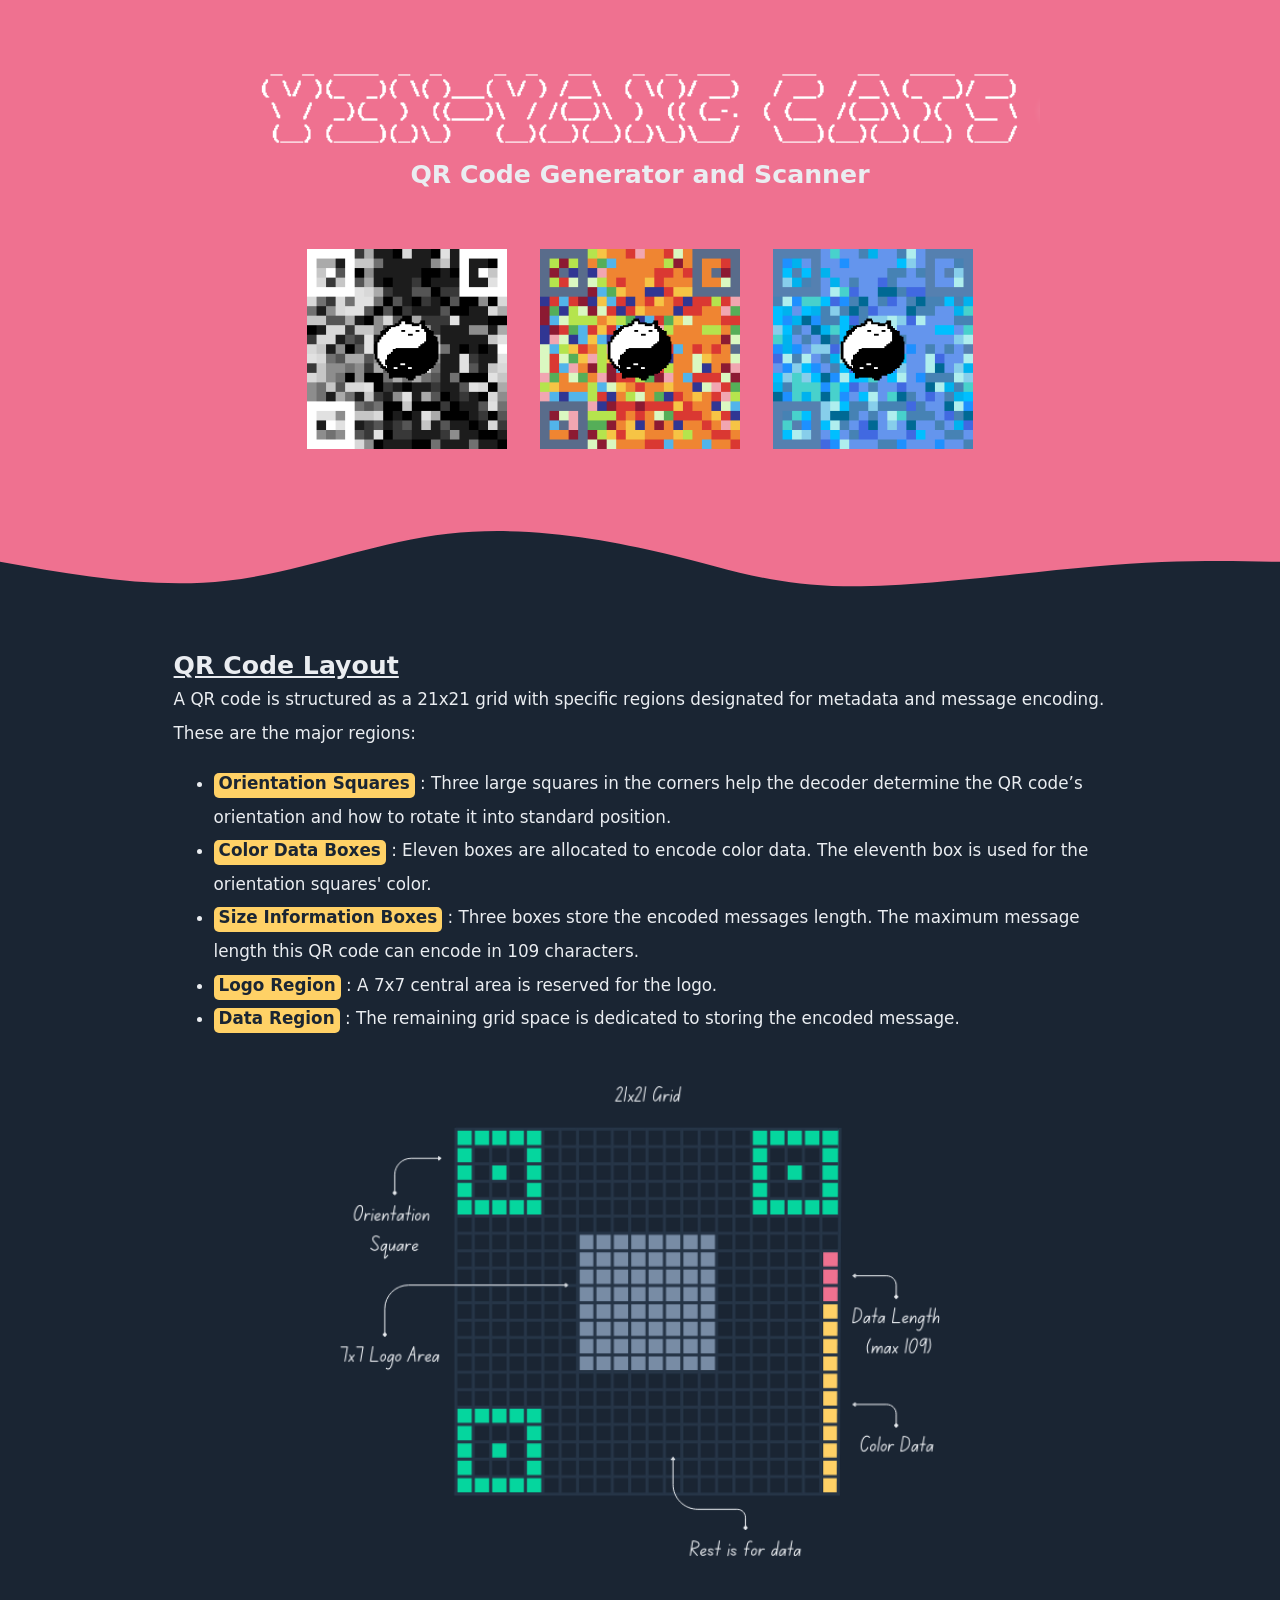
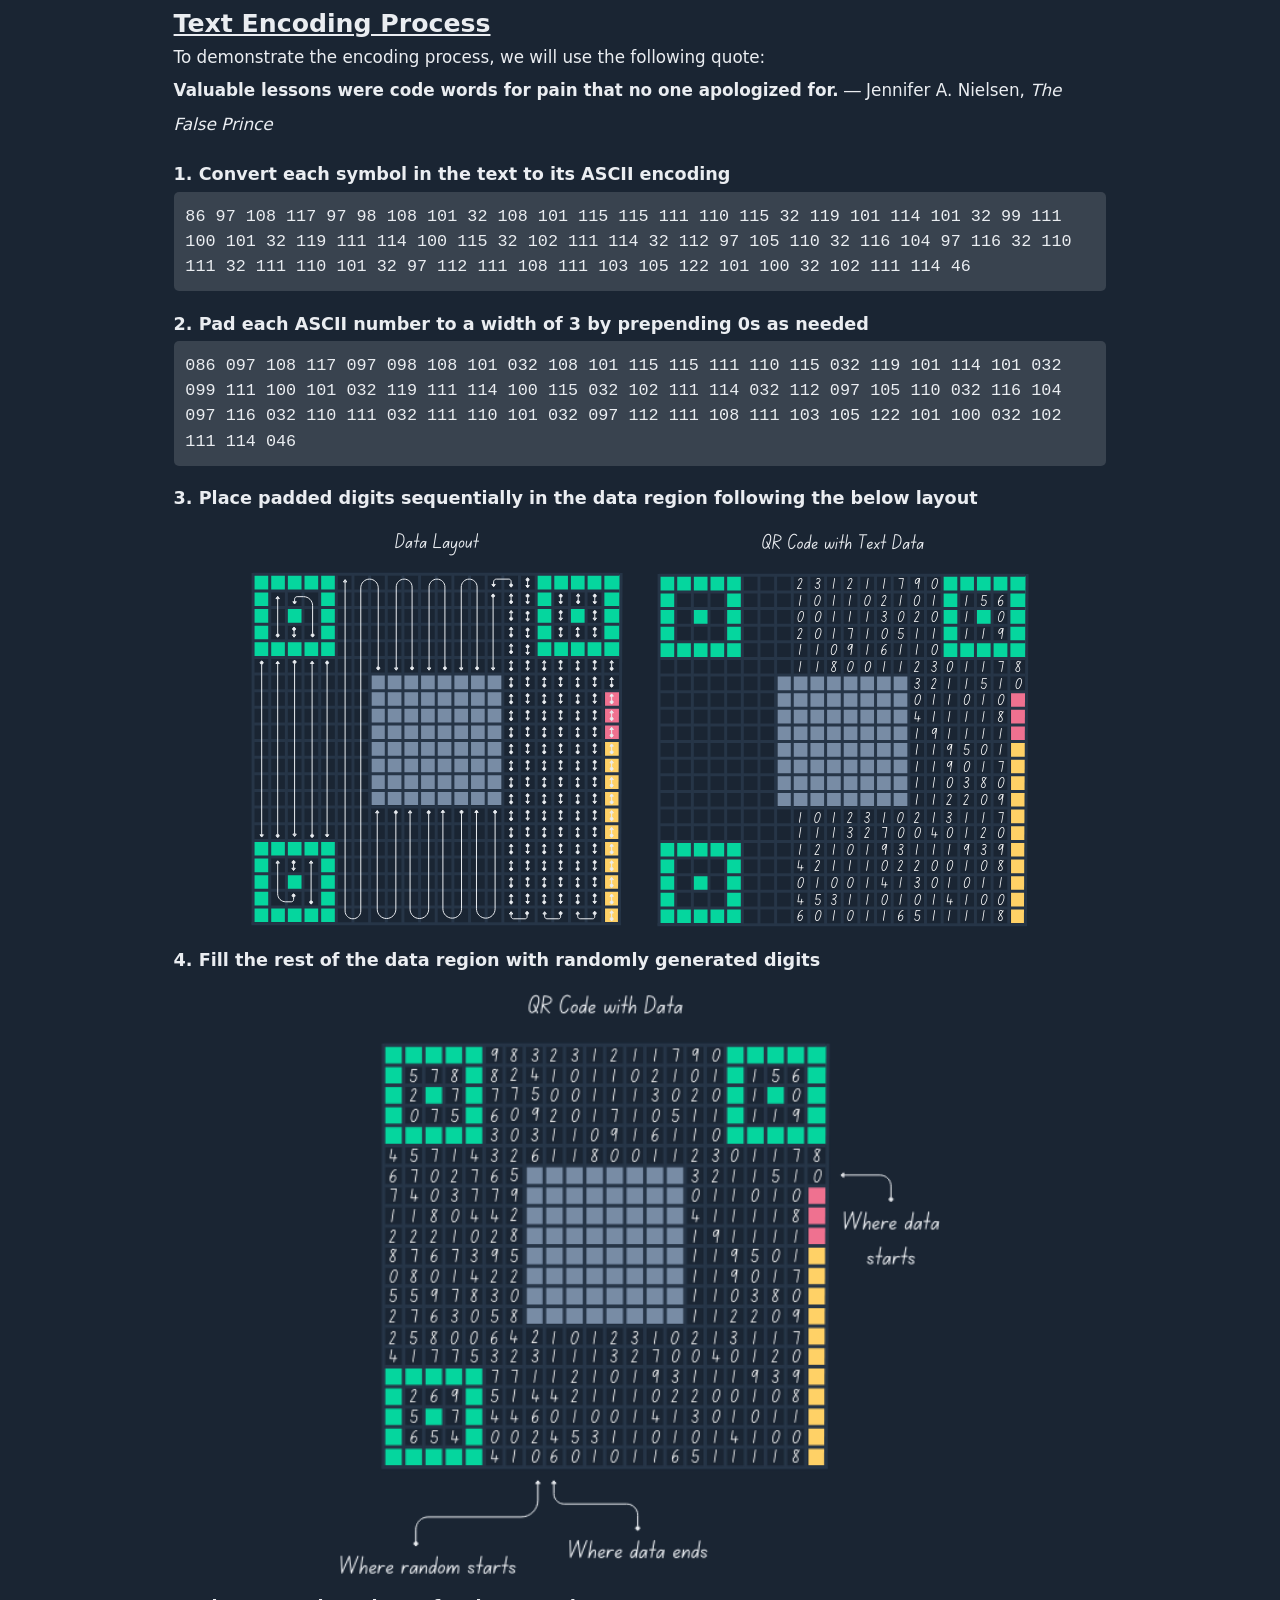
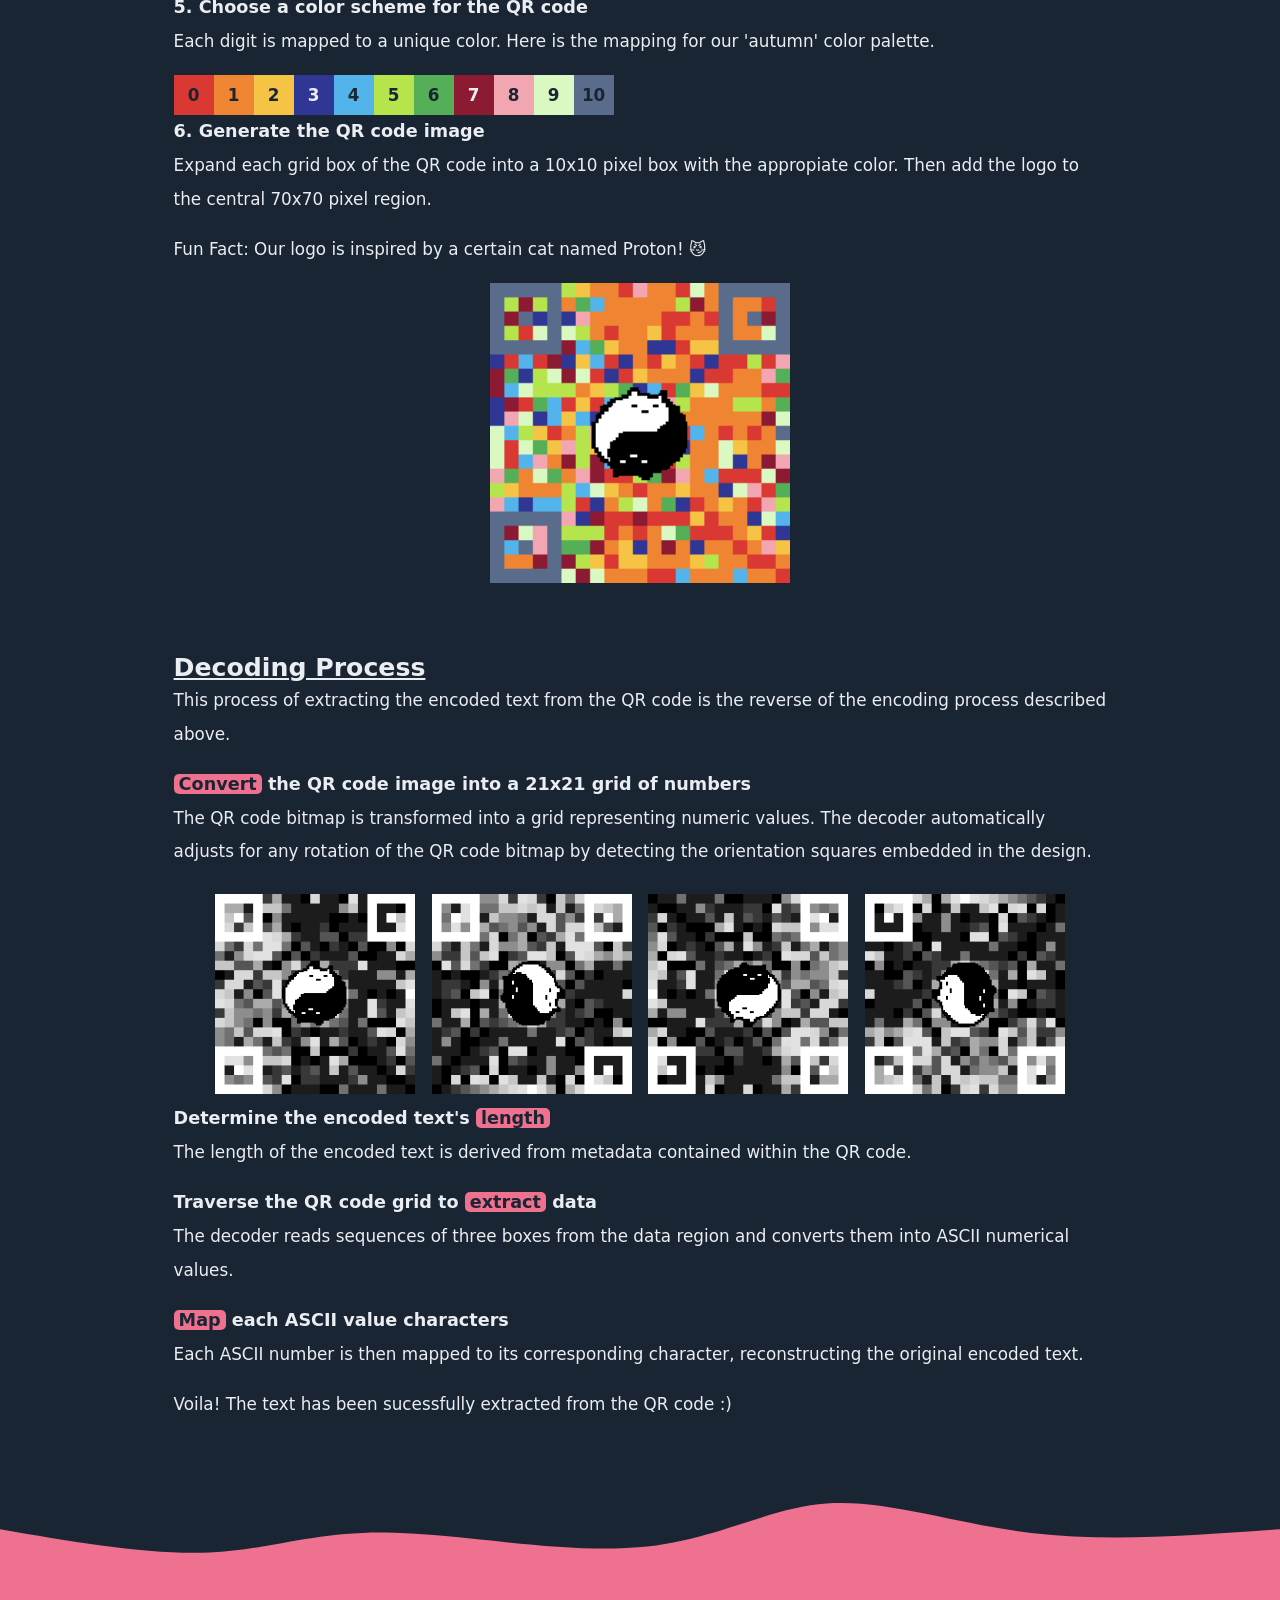
==== commit f46c039c: "update content and styling" ====
--- a/index.html
+++ b/index.html
@@ -8,15 +8,8 @@
   <body>
     <div id="heading">
       <div id="yinyangcats">
-        <img id="yinyangcatsimg" src="YinYangCatsClearWhite.png"/>
+        <img id="yinyangcatsimg" src="YinYangCatsClearWhite.png" />
         <p id="description"><b>QR Code Generator and Scanner</b></p>
-        <p>
-          <i>
-            Final Project for CSC10300 - Introduction to Computing for Majors @
-            CCNY
-          </i>
-        </p>
-        <p>Professor Madeline Blount | Team: Ayesha Ilyas & Maryam Ilyas</p>
         <div class="row-3">
           <div class="col-3">
             <img src="qr-grayscale1.bmp" />
@@ -52,29 +45,51 @@
       <div class="content_section">
         <h2>QR Code Layout</h2>
         <p>
-          A QR code is structured as a 21x21 grid with specific regions designated for 
-          various types of data and functionality:
+          A QR code is structured as a 21x21 grid with specific regions
+          designated for metadata and message encoding. These are the major
+          regions:
         </p>
         <ul class="bullets">
-            <li>Orientation Squares: Three large squares in the corners help the decoder determine 
-            the QR code’s rotation and alignment.</li>
-            <li>Color Data Boxes: Eleven boxes are allocated to encode color data.</li>
-            <li>Size Information Boxes: Three boxes store metadata about the QR code size.</li>
-            <li>Logo Region: A 7x7 central area reserved for branding or logos.</li>
-            <li>Data Region: The remaining grid space stores the encoded text.</li>
+          <li>
+            <span class="highlight-yellow">Orientation Squares</span> : Three
+            large squares in the corners help the decoder determine the QR
+            code’s orientation and how to rotate it into standard position.
+          </li>
+          <li>
+            <span class="highlight-yellow">Color Data Boxes</span> : Eleven
+            boxes are allocated to encode color data. The eleventh box is used
+            for the orientation squares' color.
+          </li>
+          <li>
+            <span class="highlight-yellow">Size Information Boxes</span> : Three
+            boxes store the encoded messages length. The maximum message length
+            this QR code can encode in 109 characters.
+          </li>
+          <li>
+            <span class="highlight-yellow">Logo Region</span> : A 7x7 central
+            area is reserved for the logo.
+          </li>
+          <li>
+            <span class="highlight-yellow">Data Region</span> : The remaining
+            grid space is dedicated to storing the encoded message.
+          </li>
         </ul>
       </div>
       <img class="diagram" src="QRCodeLayout.png" />
 
       <section class="content_section">
         <h2>Text Encoding Process</h2>
-        <p>To demonstrate the encoding process, we will use the following quote:</p>
-        <p class="highlight">
-          “Valuable lessons were code words for pain that no one apologized
-          for.” ― Jennifer A. Nielsen, The False Prince
+        <p>
+          To demonstrate the encoding process, we will use the following
+          quote:<br />
+          <b
+            >Valuable lessons were code words for pain that no one apologized
+            for.</b
+          >
+          ― Jennifer A. Nielsen, <i>The False Prince</i>
         </p>
         <div class="step">
-          <h3>1. Convert each symbol in the text to its ASCII encoding.</h3>
+          <h3>1. Convert each symbol in the text to its ASCII encoding</h3>
           <p class="highlight">
             86 97 108 117 97 98 108 101 32 108 101 115 115 111 110 115 32 119
             101 114 101 32 99 111 100 101 32 119 111 114 100 115 32 102 111 114
@@ -83,7 +98,9 @@
           </p>
         </div>
         <div class="step">
-          <h3>2. Pad each ASCII number to a width of 3.</h3>
+          <h3>
+            2. Pad each ASCII number to a width of 3 by prepending 0s as needed
+          </h3>
           <p class="highlight">
             086 097 108 117 097 098 108 101 032 108 101 115 115 111 110 115 032
             119 101 114 101 032 099 111 100 101 032 119 111 114 100 115 032 102
@@ -93,25 +110,28 @@
           </p>
         </div>
         <div class="step">
-          <h3>3. Layout digits in data region.</h3>
-          <p>Place the padded digits sequentially within the available grid space of the data region.</p>
+          <h3>
+            3. Place padded digits sequentially in the data region following the
+            below layout
+          </h3>
         </div>
         <div class="row-2">
-          <div class="col-2">
+          <div class="diagram1">
             <img src="QRCodeDataLayout.png" />
           </div>
-          <div class="col-2">
+          <div class="diagram1">
             <img src="QRCodeWithTextData.png" />
           </div>
         </div>
 
         <div class="step">
-          <h3>4. Fill the rest of the data region.</h3>
-          <p>Any unused spaces in the data region are filled with random digits.</p>
+          <h3>
+            4. Fill the rest of the data region with randomly generated digits
+          </h3>
         </div>
         <img class="diagram" src="QRCodeWithData.png" />
         <div class="step">
-          <h3>5. Choose a color scheme for the qr code.</h3>
+          <h3>5. Choose a color scheme for the QR code</h3>
           <p>
             Each digit is mapped to a unique color. Here is the mapping for our
             'autumn' color palette.
@@ -131,30 +151,35 @@
           </div>
         </div>
         <div class="step">
-          <h3>6. Generate the QR code image.</h3>
-          <p>
-            Expand each box of the data region into a 10x10 pixel box of the
-            corresponding color. Finally, add the logo to the central 70x70 region.
+          <h3>6. Generate the QR code image</h3>
+          <p>
+            Expand each grid box of the QR code into a 10x10 pixel box with the
+            appropiate color. Then add the logo to the central 70x70 pixel
+            region.
+          </p>
+          <p>
+            Fun Fact: Our logo is inspired by a certain cat named Proton! 😼
           </p>
         </div>
         <img id="diagram-qr" src="qr-autumn.bmp" />
-        <p>
-          Fun Fact: Our logo is cats because our Professor has an adorable cat
-          named Proton! 😼
-        </p>
       </section>
 
       <section class="content_section">
         <h2>Decoding Process</h2>
-        <p>This process of extracting the encoded text from the QR code is the reverse
-          of the encoding process describe above.
+        <p>
+          This process of extracting the encoded text from the QR code is the
+          reverse of the encoding process described above.
         </p>
         <div class="step">
-          <h3>1. Convert the QR code image into a 21x21 grid of numbers.</h3>
-          <p>
-            The QR code bitmap is transformed into a grid representing numeric values. 
-            The decoder automatically adjusts for any rotation of the QR code by 
-            detecting the orientation squares embedded in the design.
+          <h3>
+            <span class="highlight-pink">Convert</span> the QR code image into a
+            21x21 grid of numbers
+          </h3>
+          <p>
+            The QR code bitmap is transformed into a grid representing numeric
+            values. The decoder automatically adjusts for any rotation of the QR
+            code bitmap by detecting the orientation squares embedded in the
+            design.
           </p>
         </div>
 
@@ -174,56 +199,38 @@
         </div>
 
         <div class="step">
-          <h3>2. Determine the encoded text's length.</h3>
-          <p>The length of the encoded text is derived from metadata 
-            contained within the QR code.</p>
-        </div>
-        <div class="step">
-          <h3>
-            3. Traverse the QR code grid to extract data.
-          </h3>
-          <p>The decoder reads sequences of three boxes from the data region and 
-            converts them into ASCII numerical values.</p>
-        </div>
-        <div class="step">
-          <h3>4. Map each ASCII value characters.</h3>
-          <p>Each ASCII number is then mapped to its corresponding character, 
-            reconstructing the original encoded text.</p>
-          <p>
-            Voila! The text has been sucessfully extraced from the QR code :)
+          <h3>
+            Determine the encoded text's
+            <span class="highlight-pink">length</span>
+          </h3>
+          <p>
+            The length of the encoded text is derived from metadata contained
+            within the QR code.
+          </p>
+        </div>
+        <div class="step">
+          <h3>
+            Traverse the QR code grid to
+            <span class="highlight-pink">extract</span> data
+          </h3>
+          <p>
+            The decoder reads sequences of three boxes from the data region and
+            converts them into ASCII numerical values.
+          </p>
+        </div>
+        <div class="step">
+          <h3>
+            <span class="highlight-pink">Map</span> each ASCII value characters
+          </h3>
+          <p>
+            Each ASCII number is then mapped to its corresponding character,
+            reconstructing the original encoded text.
+          </p>
+          <p>
+            Voila! The text has been sucessfully extracted from the QR code :)
           </p>
         </div>
       </section>
-
-      <div class="content_section">
-        <h2>Checksum</h2>
-        <div class="step">
-          <h3>What is a checksum?</h3>
-          <p>
-            A checksum is a numerical or alphanumeric value calculated from a block
-             of data. It is primarily used to verify the integrity of data during
-              storage or transmission. By comparing checksums, you can detect errors
-               or alterations in the data. Although checksums are not foolproof, they
-                offer a quick and simple method for basic error detection.
-          </p>
-        </div>
-        <div class="step">
-          <h3>Our Checksum Implementation</h3>
-          <p>
-              When a QR code is generated, it automatically calculates and outputs
-             a checksum. This checksum serves as a reference to ensure the data remains 
-             intact. During decoding, the program generates another checksum based on 
-             the decoded data. By comparing these two checksums, users can verify the 
-             integrity of the data:
-          </p>
-          <ul class="bullets">
-            <li>If the checksum match, the data has not been tampered with.</li>
-            <li>If the checksums do not match, the data may have been altered or corrupted.</li>
-          </ul>
-          <p>The checksum for our example text is:</p>
-          <p class="highlight">Dhs,d(uut:llu?</p>
-        </div>
-      </div>
     </article>
 
     <!-- <div id="color1">Testing Color 1</div>
--- a/styles.css
+++ b/styles.css
@@ -1,4 +1,4 @@
-/*https://hamvocke.com/blog/lets-create-a-terminal-color-scheme/*/
+/* INSPIRATION: https://hamvocke.com/blog/lets-create-a-terminal-color-scheme/*/
 * {
   margin: 0;
   padding: 0;
@@ -9,7 +9,10 @@
   color: #eaedf1;
   font-family: system-ui, system, Segoe UI, Roboto, Ubuntu, Cantarell, Noto Sans,
     sans-serif;
-}
+  font-size: 1.05em;
+}
+
+/* ---------- HEADER FORMATING ---------- */
 
 #heading {
   text-align: center;
@@ -30,6 +33,87 @@
   font-size: 1.5em;
   padding: 10px;
 }
+
+/* ---------- WAVE FORMATTING ---------- */
+.svg {
+  margin: 0;
+  padding: 0;
+  width: 100%;
+  height: 150px;
+}
+
+/* ---------- MAIN ARTICLE FORMATTING ---------- */
+
+#content {
+  margin: 1em;
+  margin: auto;
+  width: 100%;
+  max-width: 1000px;
+  line-height: 2em;
+}
+
+.content_section {
+  padding: 2em;
+}
+
+.content_section h2 {
+  text-decoration: underline;
+}
+
+.content_section p {
+  display: inline-block;
+  padding-bottom: 1em;
+}
+
+.step h3 {
+  display: inline-block;
+  font-size: 1.05em;
+}
+
+.bullets {
+  padding-left: 40px;
+  line-height: 2em;
+}
+
+/* ---------- QR CODES & DIAGRAMS FORMATING ---------- */
+.diagram {
+  display: block;
+  width: 100%;
+  max-width: 600px;
+  margin: auto;
+  margin-top: 1em;
+  margin-bottom: 1em;
+}
+
+.diagram1 {
+  max-width: 600px;
+  margin-top: 1em;
+  margin-bottom: 1em;
+}
+
+#diagram-qr {
+  display: block;
+  margin-left: auto;
+  margin-right: auto;
+  width: 100%;
+  max-width: 300px;
+}
+
+.row-2 {
+  width: 100%;
+  display: flex;
+  flex-wrap: wrap;
+  justify-content: center;
+  gap: 2em;
+  align-items: center;
+}
+
+.row-2 img {
+  display: block;
+  max-width: 100%;
+  height: auto;
+}
+
 .col-3 img {
   width: 100%;
   max-width: 600px;
@@ -52,7 +136,7 @@
   padding: 1em;
 }
 
-@media screen and (max-width: 850px) {
+@media screen and (max-width: 700px) {
   .col-3 img {
     transition: transform 0.2s;
   }
@@ -71,220 +155,95 @@
   }
 }
 
-.svg {
-  margin: 0;
-  padding: 0;
-  width: 100%;
-  height: 100px;
-}
-
-#content {
-  /*SOURCE FOR CENTERING: https://www.w3schools.com/css/css_align.asp*/
-  margin: auto;
-  width: 70%;
-  padding: 10px;
-  line-height: 2em;
-}
-
-.content_section {
-  padding: 1em;
-}
-
-.content_section h2 {
-  padding-bottom: 1em;
-}
-
-.content_section p {
-  padding-top: 1em;
-}
-
-.step {
-  padding-bottom: 1em;
-}
-
-.step h3 {
-  padding-top: 1em;
-  padding-bottom: 1em;
-}
-
-.diagram {
-  display: block;
-  margin-left: auto;
-  margin-right: auto;
-  width: 100%;
-  max-width: 600px;
-}
-
-#diagram-qr {
-  display: block;
-  margin-left: auto;
-  margin-right: auto;
-  width: 100%;
-  max-width: 400px;
-}
-
-.col-2 img {
-  width: 100%;
-  max-width: 600px;
-}
-
-.row-2 {
+.col-4 img {
+  width: 100%;
+}
+
+.row-4 {
+  width: 100%;
+  align-items: space-between;
   display: flex;
   flex-wrap: wrap;
-}
-
-.col-2 {
-  flex: 50%;
-}
-
-@media screen and (max-width: 850px) {
-  .col-2 {
-    width: 100%;
-  }
-  .row-2 {
-    display: block;
-  }
-}
-
-.col-4 img {
-  width: 100%;
-  max-width: 200px;
-}
-
-.row-4 {
-  display: flex;
+  align-self: center;
+  justify-content: center;
 }
 
 .col-4 {
-  flex: 20%;
-  padding: 1em;
-}
-
-@media screen and (max-width: 850px) {
-  .col-4 {
-    width: 100%;
-    padding: 1em;
-    max-width: 200px;
-    margin: auto;
-  }
-  .row-4 {
-    display: block;
-  }
-}
-
+  width: 20%;
+  text-align: center;
+  min-width: 200px;
+  padding: 0.5em;
+}
+
+/* ---------- COLOR PALETTE DISPLAY ---------- */
 #colors {
   display: flex;
   flex-wrap: wrap;
-  padding-top: 1em;
-  margin: auto;
 }
 
 #colors div {
+  display: flex;
+  justify-content: center;
+  align-items: center;
+  width: 40px;
+  height: 40px;
+  text-align: center;
   font-weight: bold;
 }
 
 #c0 {
   background-color: rgb(218, 56, 50);
-  width: 40px;
-  height: 40px;
-  color: #1a2533;
-  text-align: center;
-  margin: 5px;
+  color: #1a2533;
 }
 
 #c1 {
   background-color: rgb(239, 133, 50);
-  width: 40px;
-  height: 40px;
-  color: #1a2533;
-  text-align: center;
-  margin: 5px;
+  color: #1a2533;
 }
 
 #c2 {
   background-color: rgb(246, 196, 69);
-  width: 40px;
-  height: 40px;
-  color: #1a2533;
-  text-align: center;
-  margin: 5px;
+  color: #1a2533;
 }
 
 #c3 {
   background-color: rgb(48, 54, 147);
-  width: 40px;
-  height: 40px;
-  color: #1a2533;
-  text-align: center;
-  margin: 5px;
+  color: #eaedf1;
 }
 
 #c4 {
   background-color: rgb(82, 180, 234);
-  width: 40px;
-  height: 40px;
-  color: #1a2533;
-  text-align: center;
-  margin: 5px;
+  color: #1a2533;
 }
 
 #c5 {
   background-color: rgb(181, 228, 77);
-  width: 40px;
-  height: 40px;
-  color: #1a2533;
-  text-align: center;
-  margin: 5px;
+  color: #1a2533;
 }
 
 #c6 {
   background-color: rgb(85, 174, 88);
-  width: 40px;
-  height: 40px;
-  color: #1a2533;
-  text-align: center;
-  margin: 5px;
+  color: #1a2533;
 }
 
 #c7 {
   background-color: rgb(140, 26, 50);
-  width: 40px;
-  height: 40px;
-  color: #1a2533;
-  text-align: center;
-  margin: 5px;
+  color: #eaedf1;
 }
 
 #c8 {
   background-color: rgb(241, 166, 177);
-  width: 40px;
-  height: 40px;
-  color: #1a2533;
-  text-align: center;
-  margin: 5px;
+  color: #1a2533;
 }
 
 #c9 {
   background-color: rgb(218, 248, 193);
-  width: 40px;
-  height: 40px;
-  color: #1a2533;
-  text-align: center;
-  margin: 5px;
+  color: #1a2533;
 }
 
 #c10 {
   background-color: rgb(89, 108, 139);
-  width: 40px;
-  height: 40px;
-  color: #1a2533;
-  text-align: center;
-  margin: 5px;
-}
-
-.bullets {
-  padding-left: 40px;
-  line-height: 2em;
+  color: #1a2533;
 }
 
 #color1 {
@@ -302,11 +261,33 @@
   color: #1a2533;
 }
 
-.highlight {
+/* ---------- CODE / HIGHLIGHING FORMAT ---------- */
+p.highlight {
   font-family: "Lucida Console", "Courier New", monospace;
   background: #39434f;
   color: #eaedf1;
-  border-radius: 10px;
-  padding: 1em;
-  margin-top: 1em;
-}
+  border-radius: 5px;
+  padding: 0.7em;
+  display: block;
+  line-height: 1.5;
+  margin-bottom: 1em;
+}
+
+.highlight-pink {
+  background: #ef7190;
+  color: #1a2533;
+  border-radius: 5px;
+  padding-left: 5px;
+  padding-right: 5px;
+  font-style: normal;
+}
+
+.highlight-yellow {
+  background: #ffd166;
+  color: #1a2533;
+  border-radius: 5px;
+  padding-left: 5px;
+  padding-right: 5px;
+  padding-bottom: 5px;
+  font-weight: bold;
+}
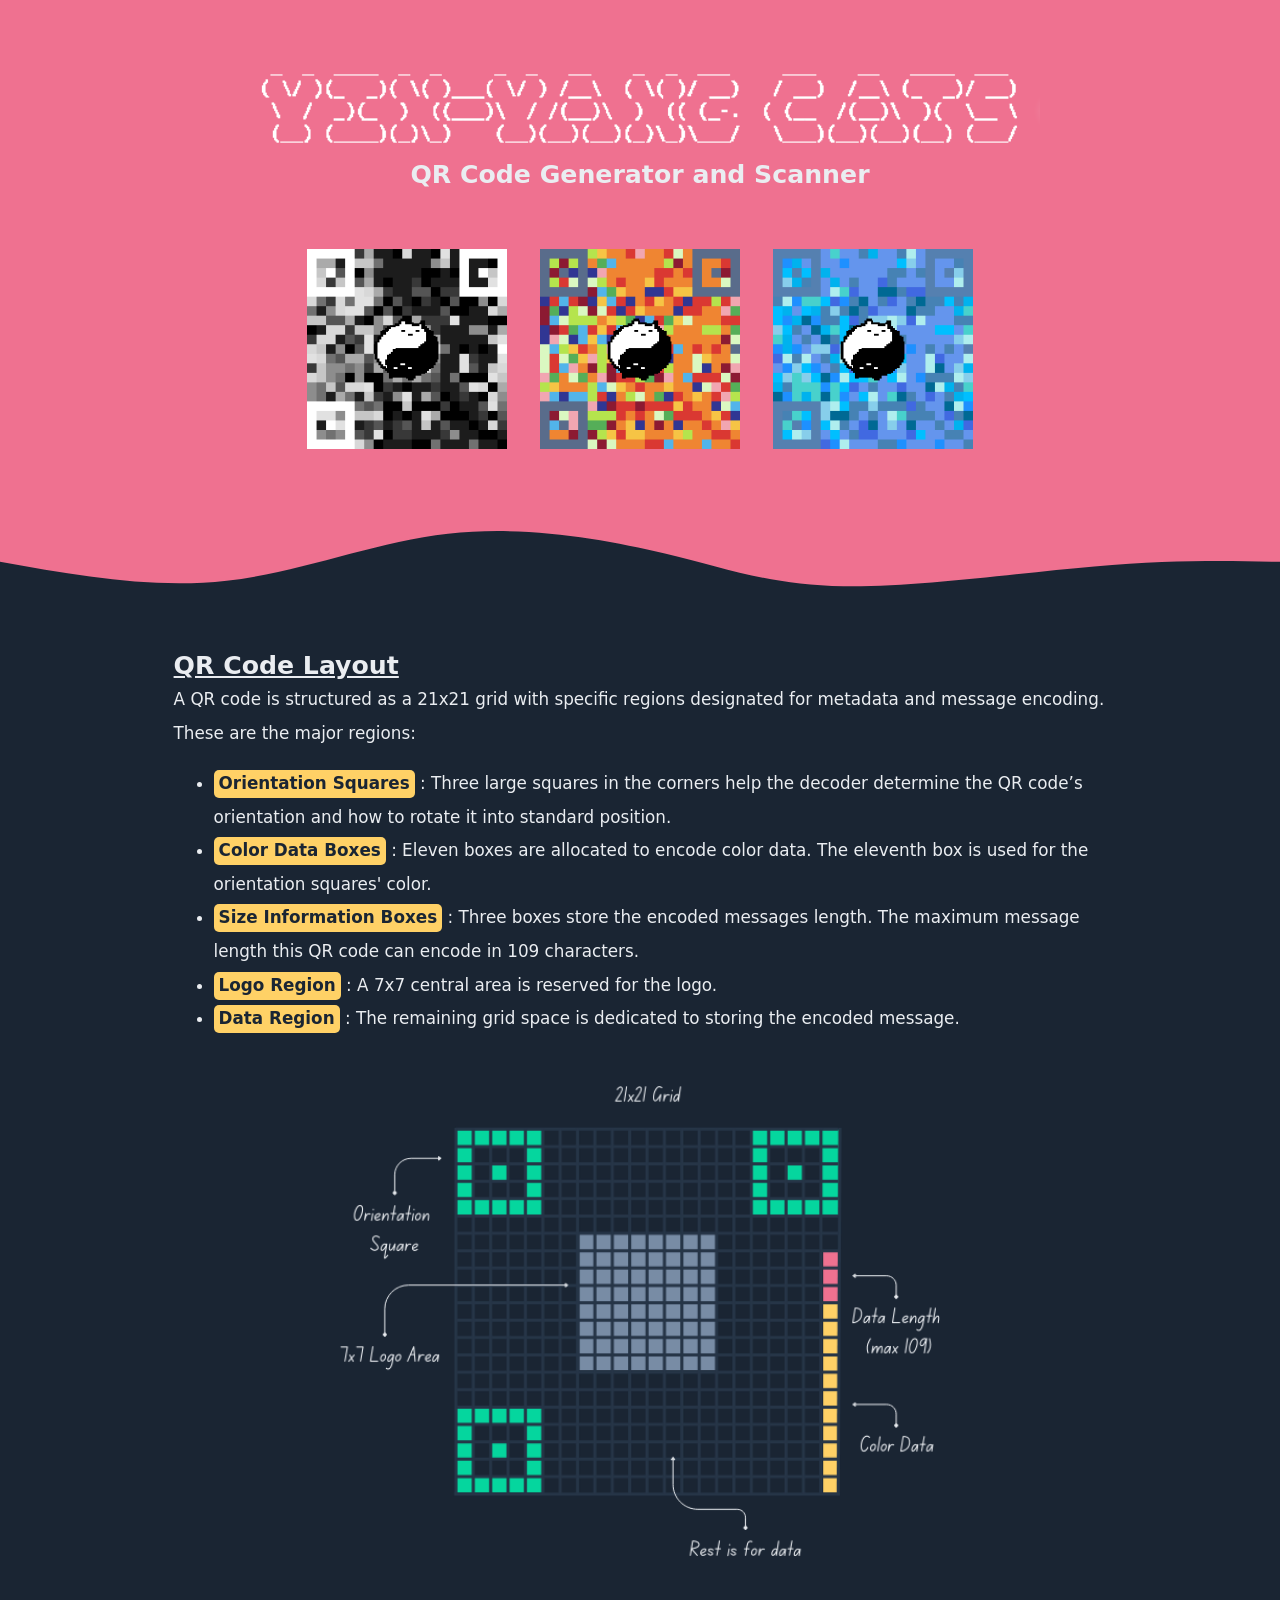
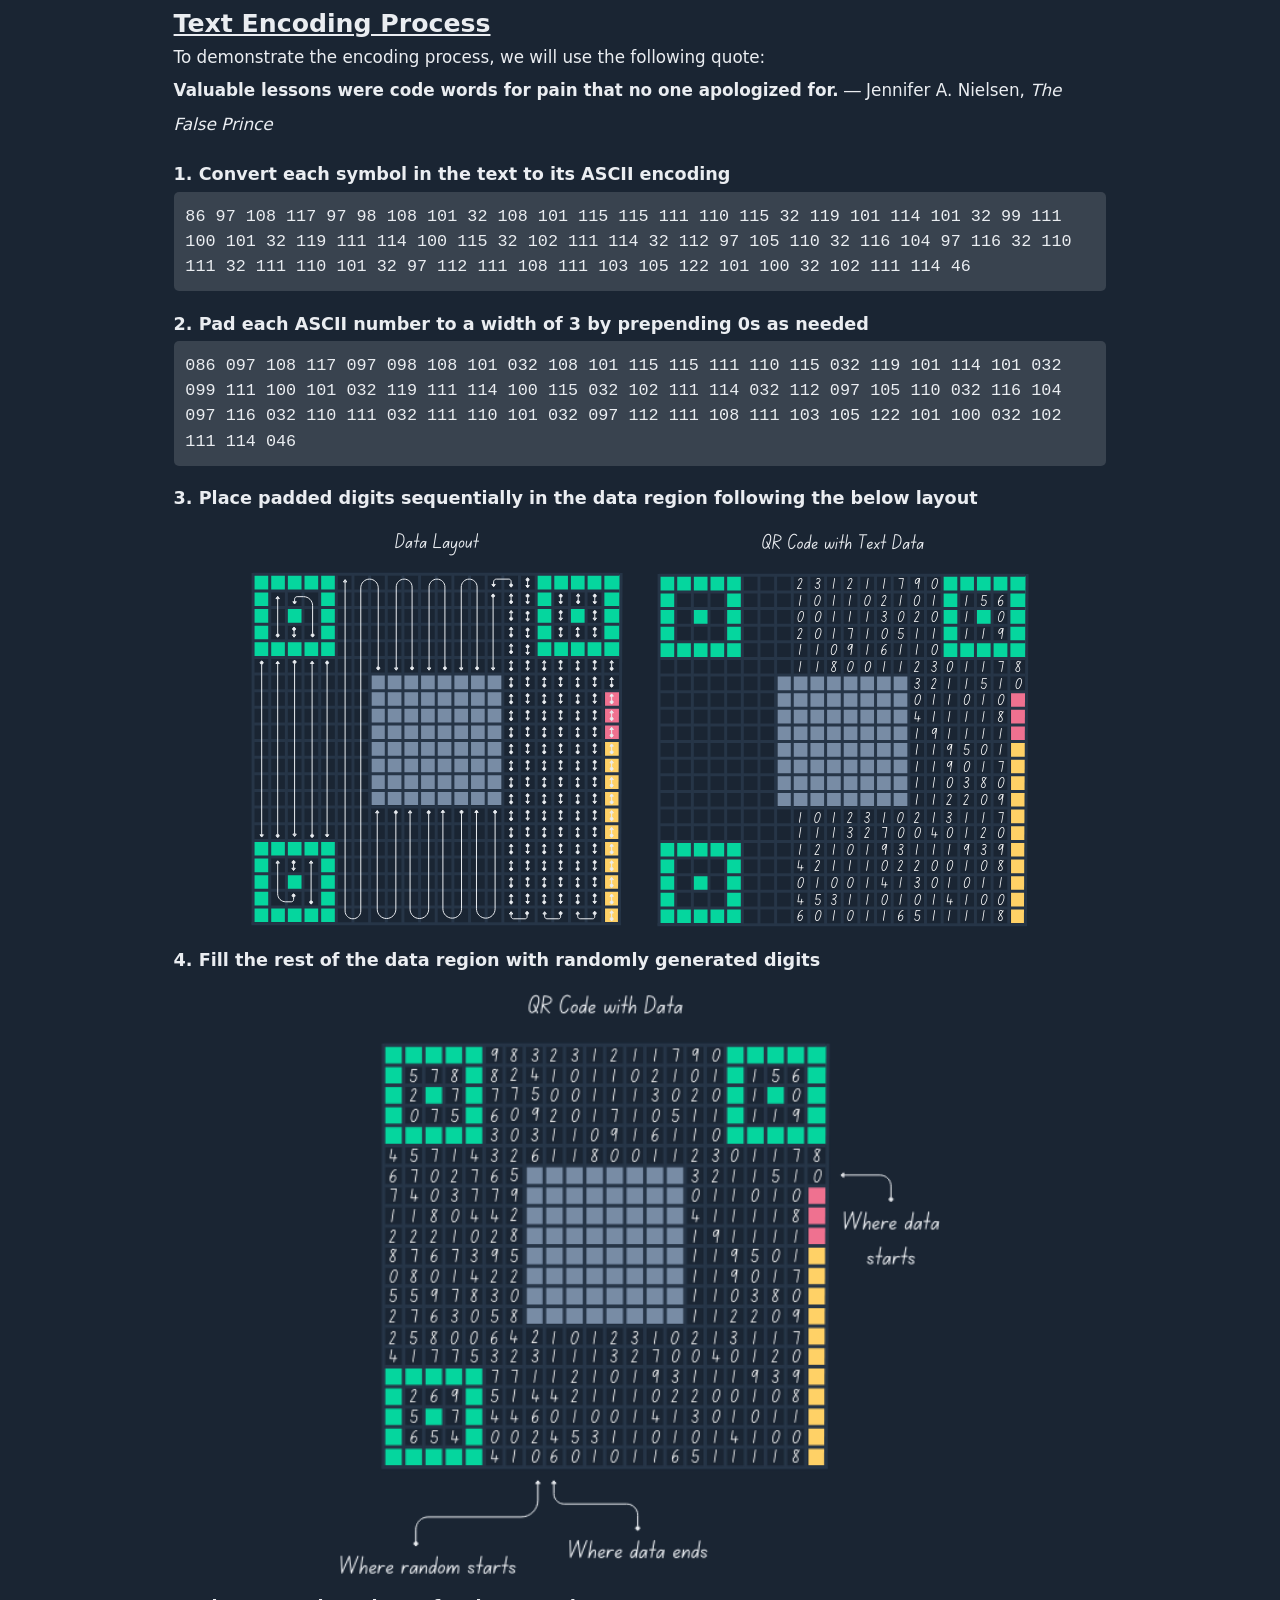
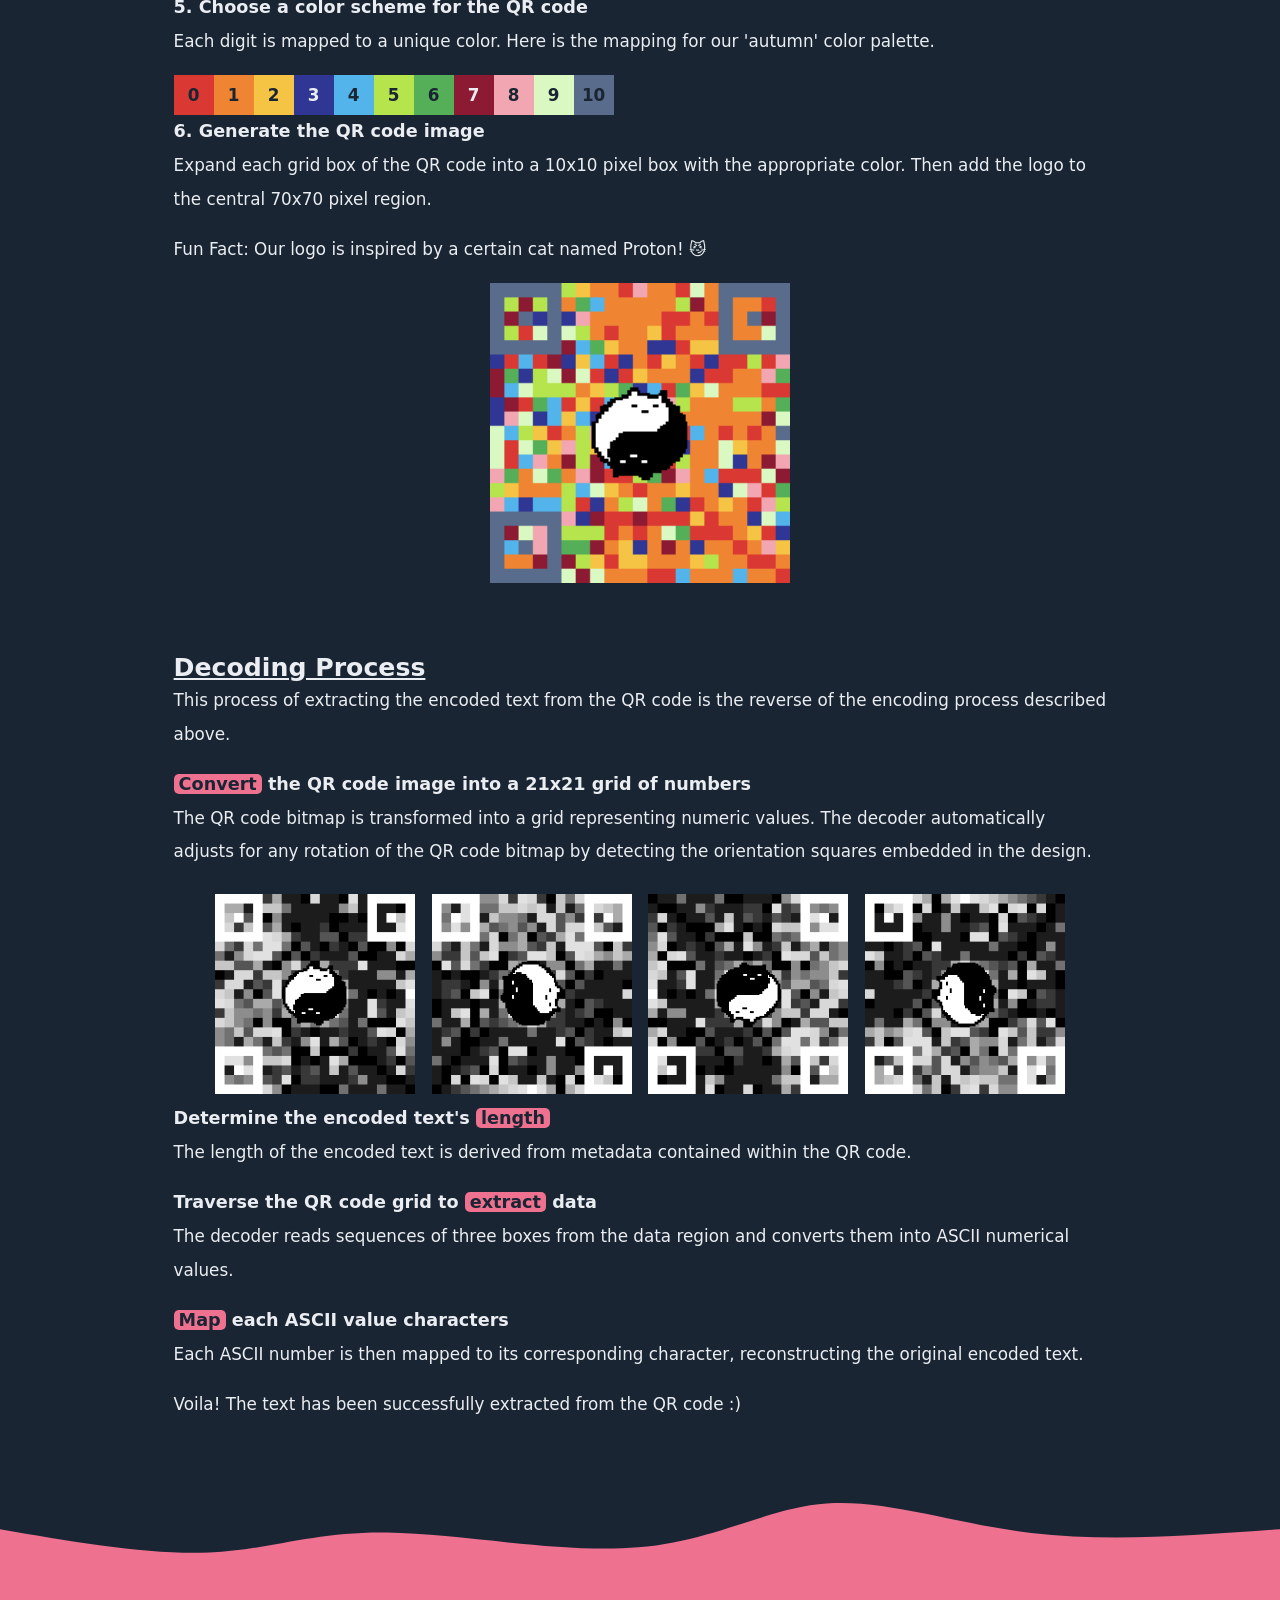
==== commit 794c59fb: "fix spelling errors in index.html content" ====
--- a/index.html
+++ b/index.html
@@ -154,7 +154,7 @@
           <h3>6. Generate the QR code image</h3>
           <p>
             Expand each grid box of the QR code into a 10x10 pixel box with the
-            appropiate color. Then add the logo to the central 70x70 pixel
+            appropriate color. Then add the logo to the central 70x70 pixel
             region.
           </p>
           <p>
@@ -227,7 +227,7 @@
             reconstructing the original encoded text.
           </p>
           <p>
-            Voila! The text has been sucessfully extracted from the QR code :)
+            Voila! The text has been successfully extracted from the QR code :)
           </p>
         </div>
       </section>
--- a/styles.css
+++ b/styles.css
@@ -83,7 +83,7 @@
   margin: auto;
   margin-top: 1em;
   margin-bottom: 1em;
-}
+  }
 
 .diagram1 {
   max-width: 600px;
@@ -289,5 +289,6 @@
   padding-left: 5px;
   padding-right: 5px;
   padding-bottom: 5px;
+  padding-top: 3px;
   font-weight: bold;
 }
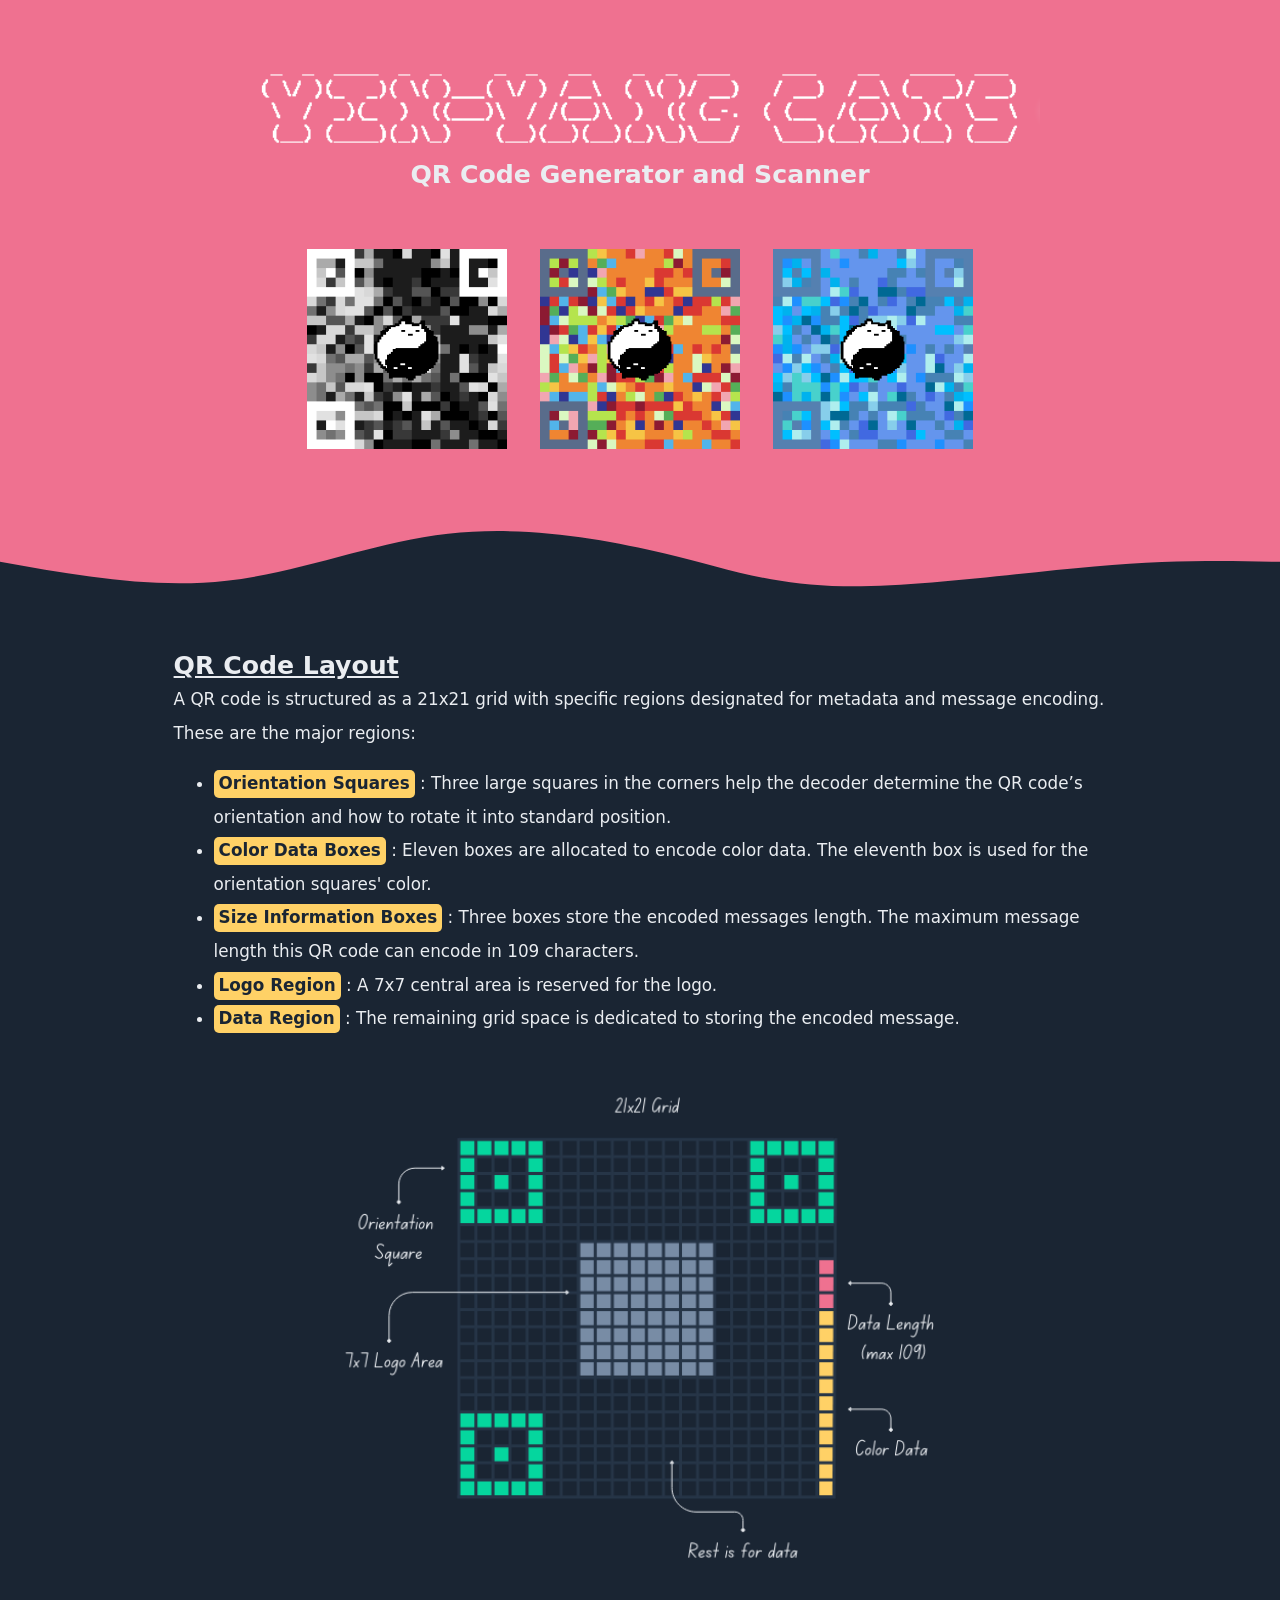
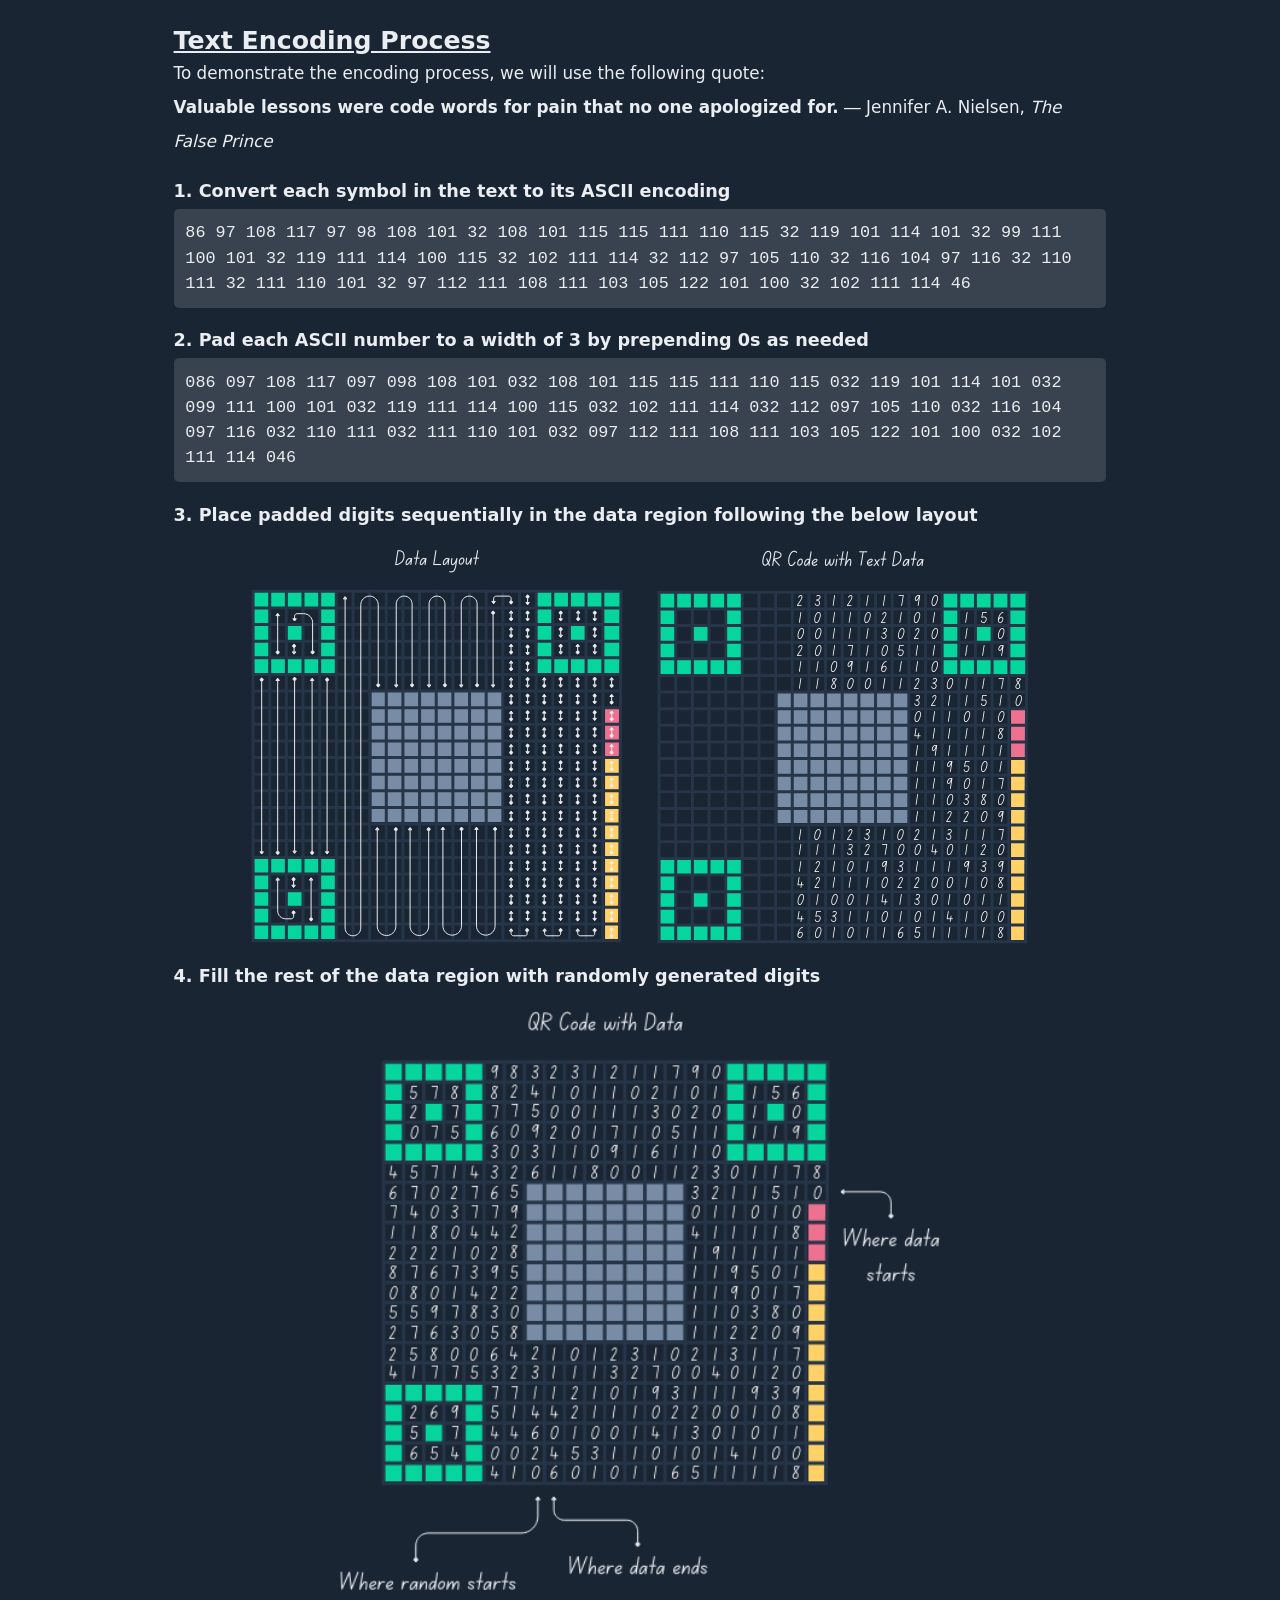
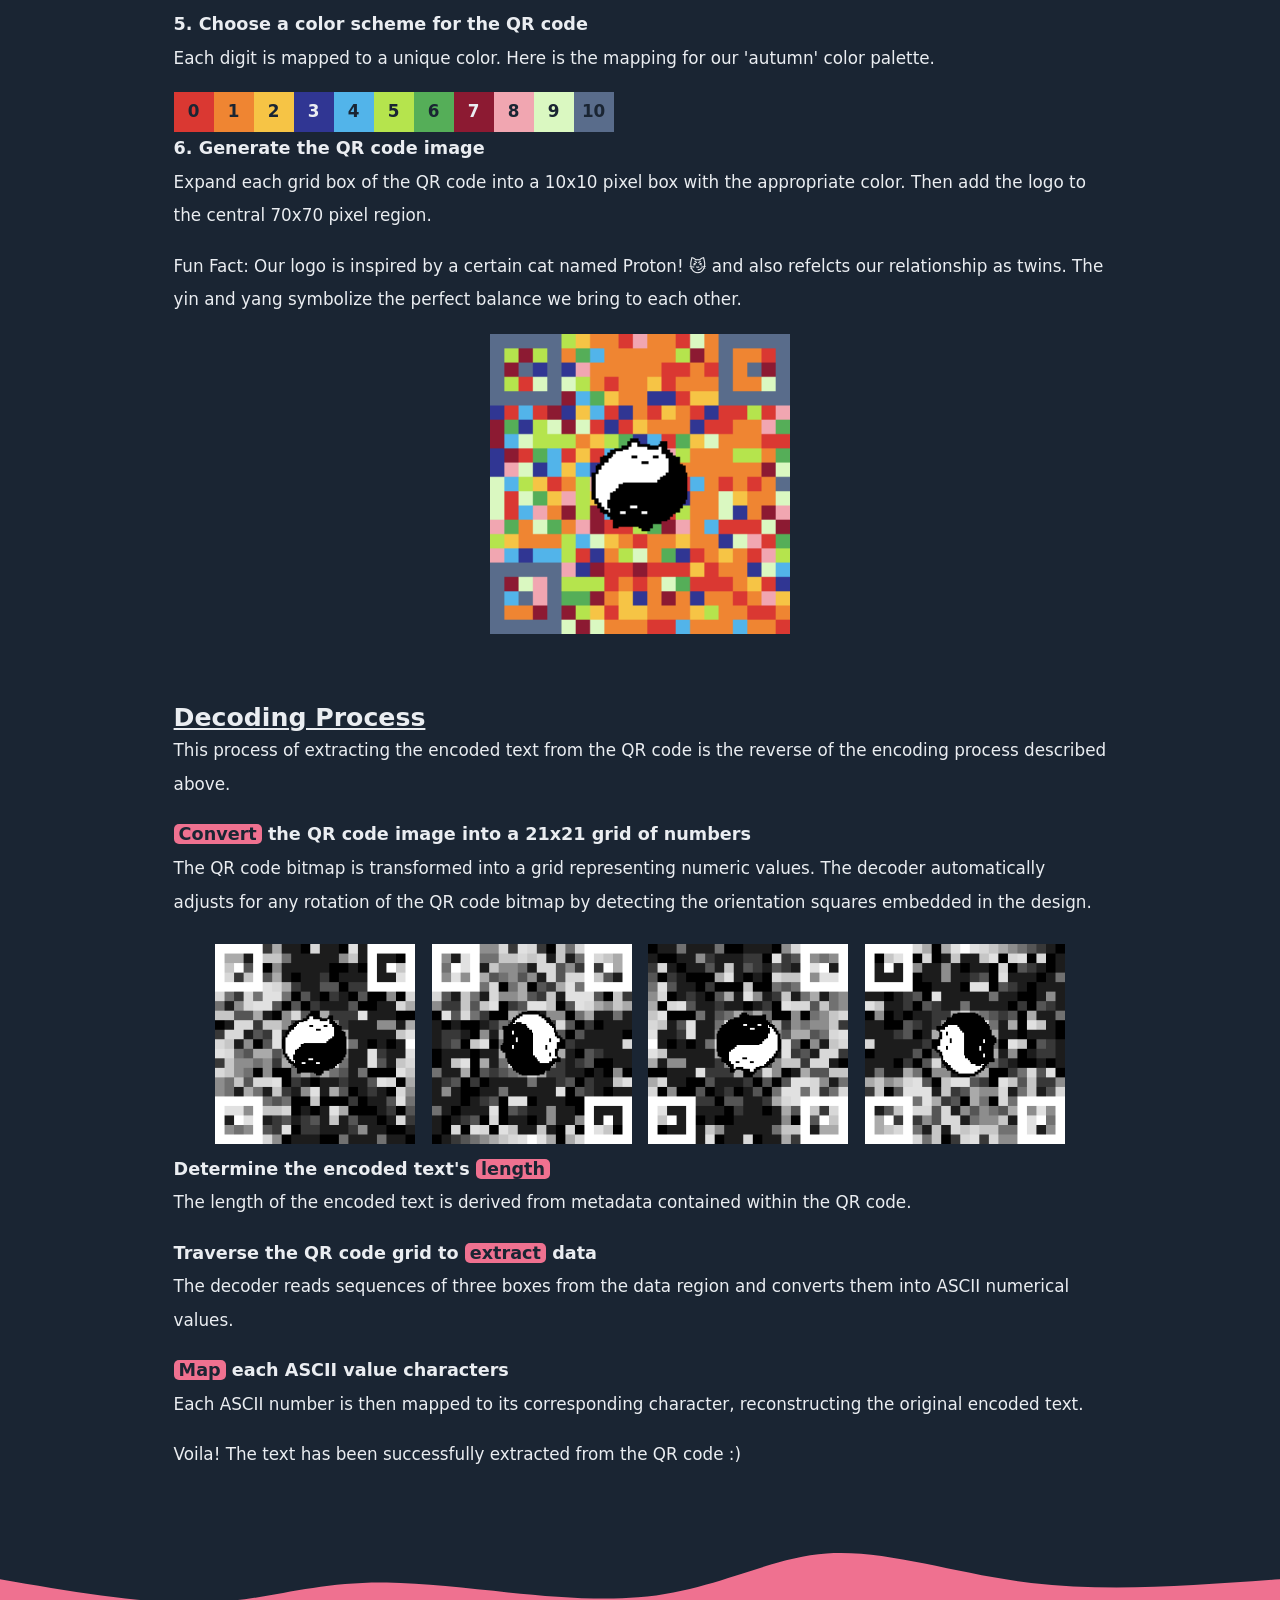
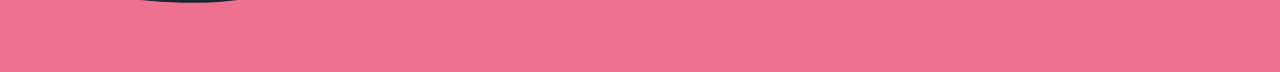
==== commit 87d050b3: "add logo explanation" ====
--- a/index.html
+++ b/index.html
@@ -158,7 +158,9 @@
             region.
           </p>
           <p>
-            Fun Fact: Our logo is inspired by a certain cat named Proton! 😼
+            Fun Fact: Our logo is inspired by a certain cat named Proton! 😼 and
+            also refelcts our relationship as twins.  The yin 
+            and yang symbolize the perfect balance we bring to each other.
           </p>
         </div>
         <img id="diagram-qr" src="qr-autumn.bmp" />
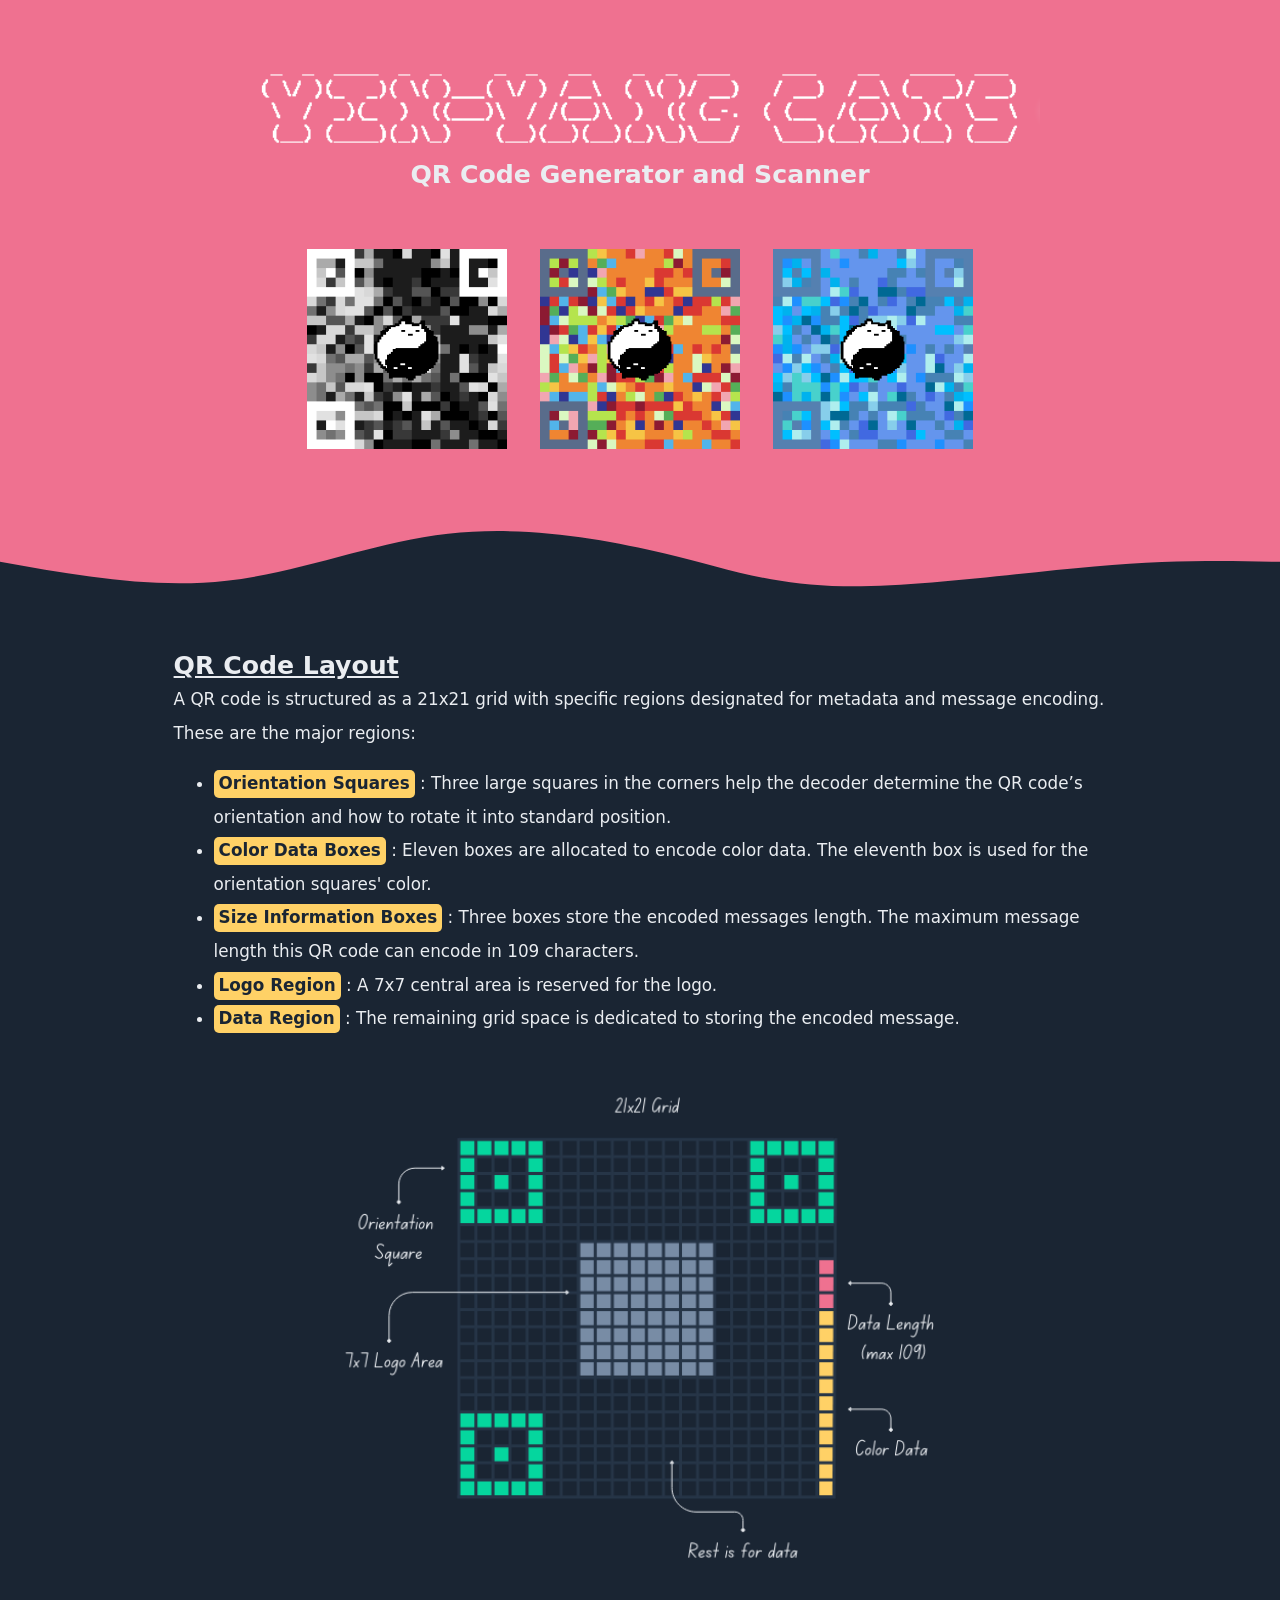
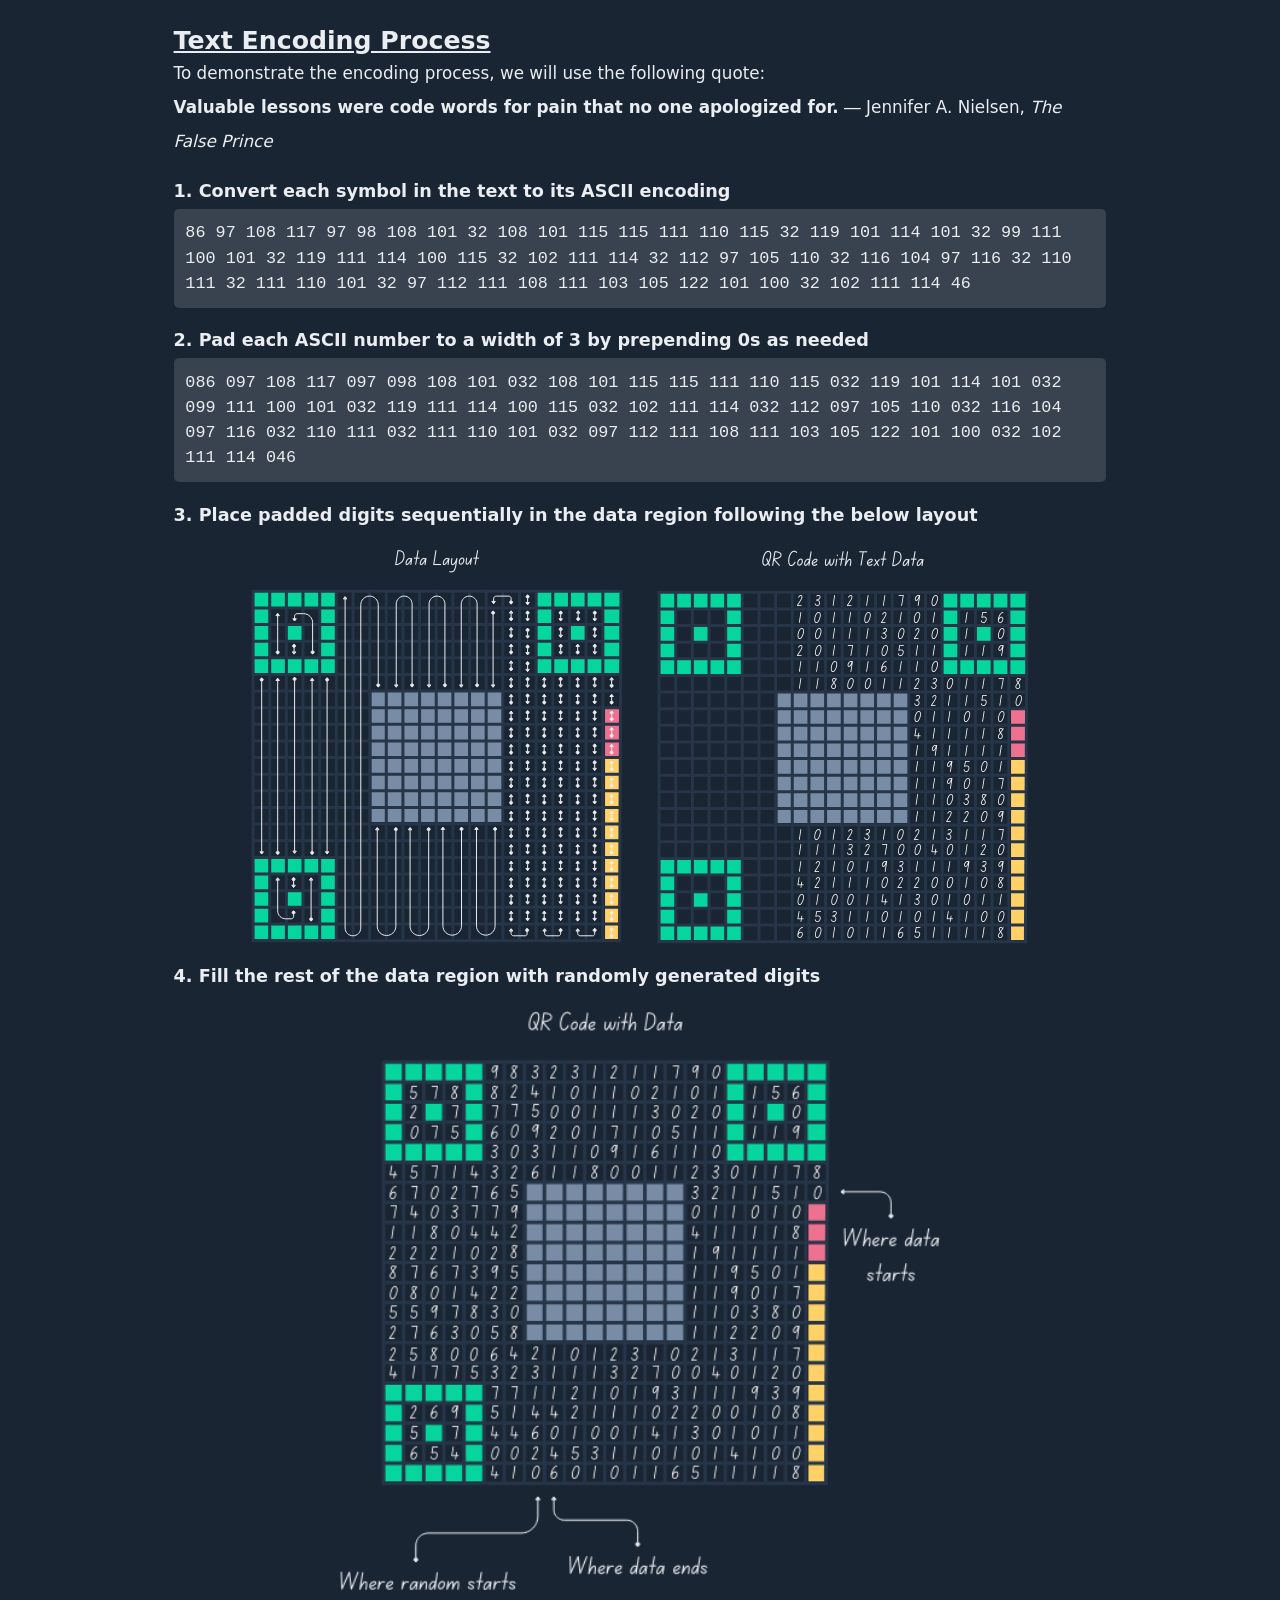
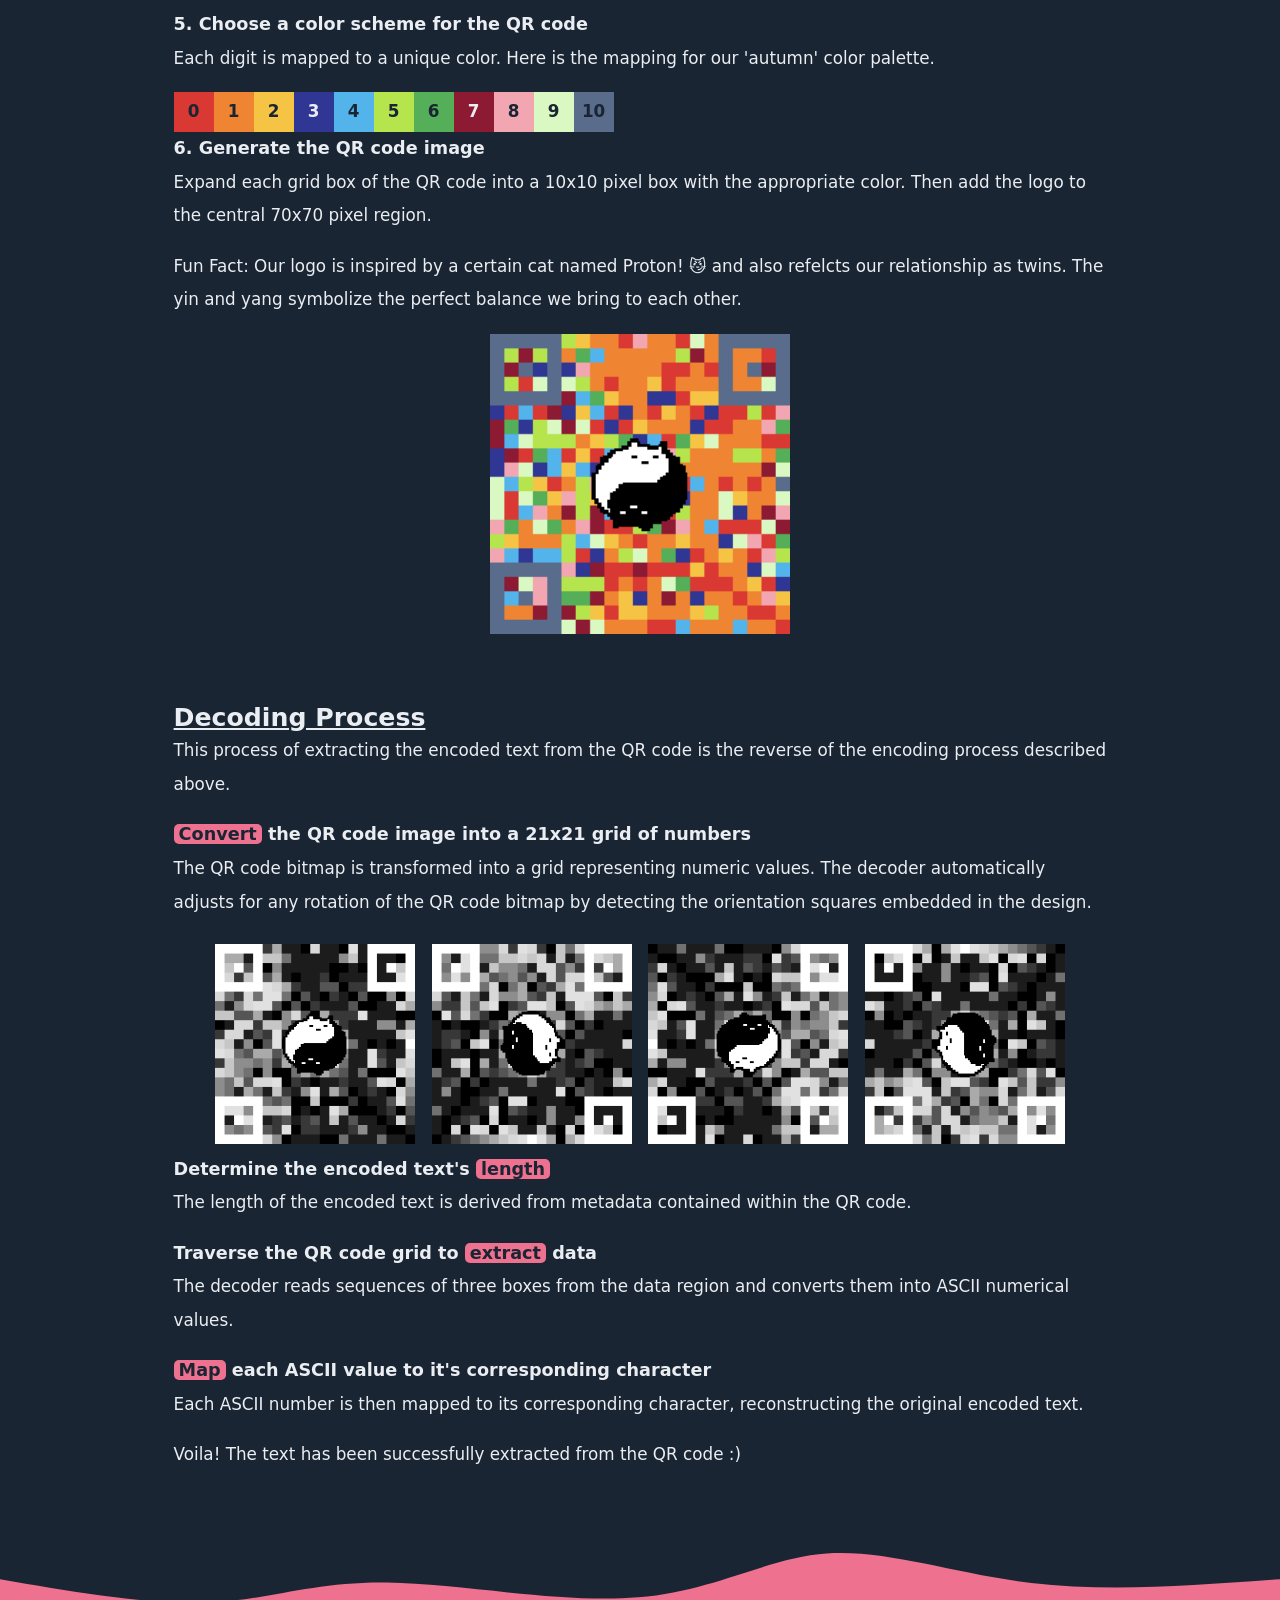
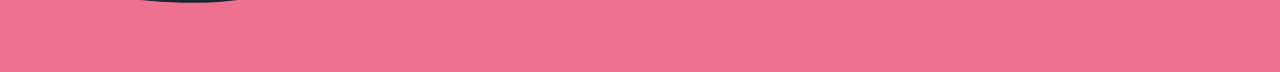
==== commit b21be930: "update sentence in the decoding section" ====
--- a/index.html
+++ b/index.html
@@ -222,8 +222,9 @@
         </div>
         <div class="step">
           <h3>
-            <span class="highlight-pink">Map</span> each ASCII value characters
-          </h3>
+            <span class="highlight-pink">Map</span> each ASCII value to it's corresponding character
+          </h3>
+          
           <p>
             Each ASCII number is then mapped to its corresponding character,
             reconstructing the original encoded text.
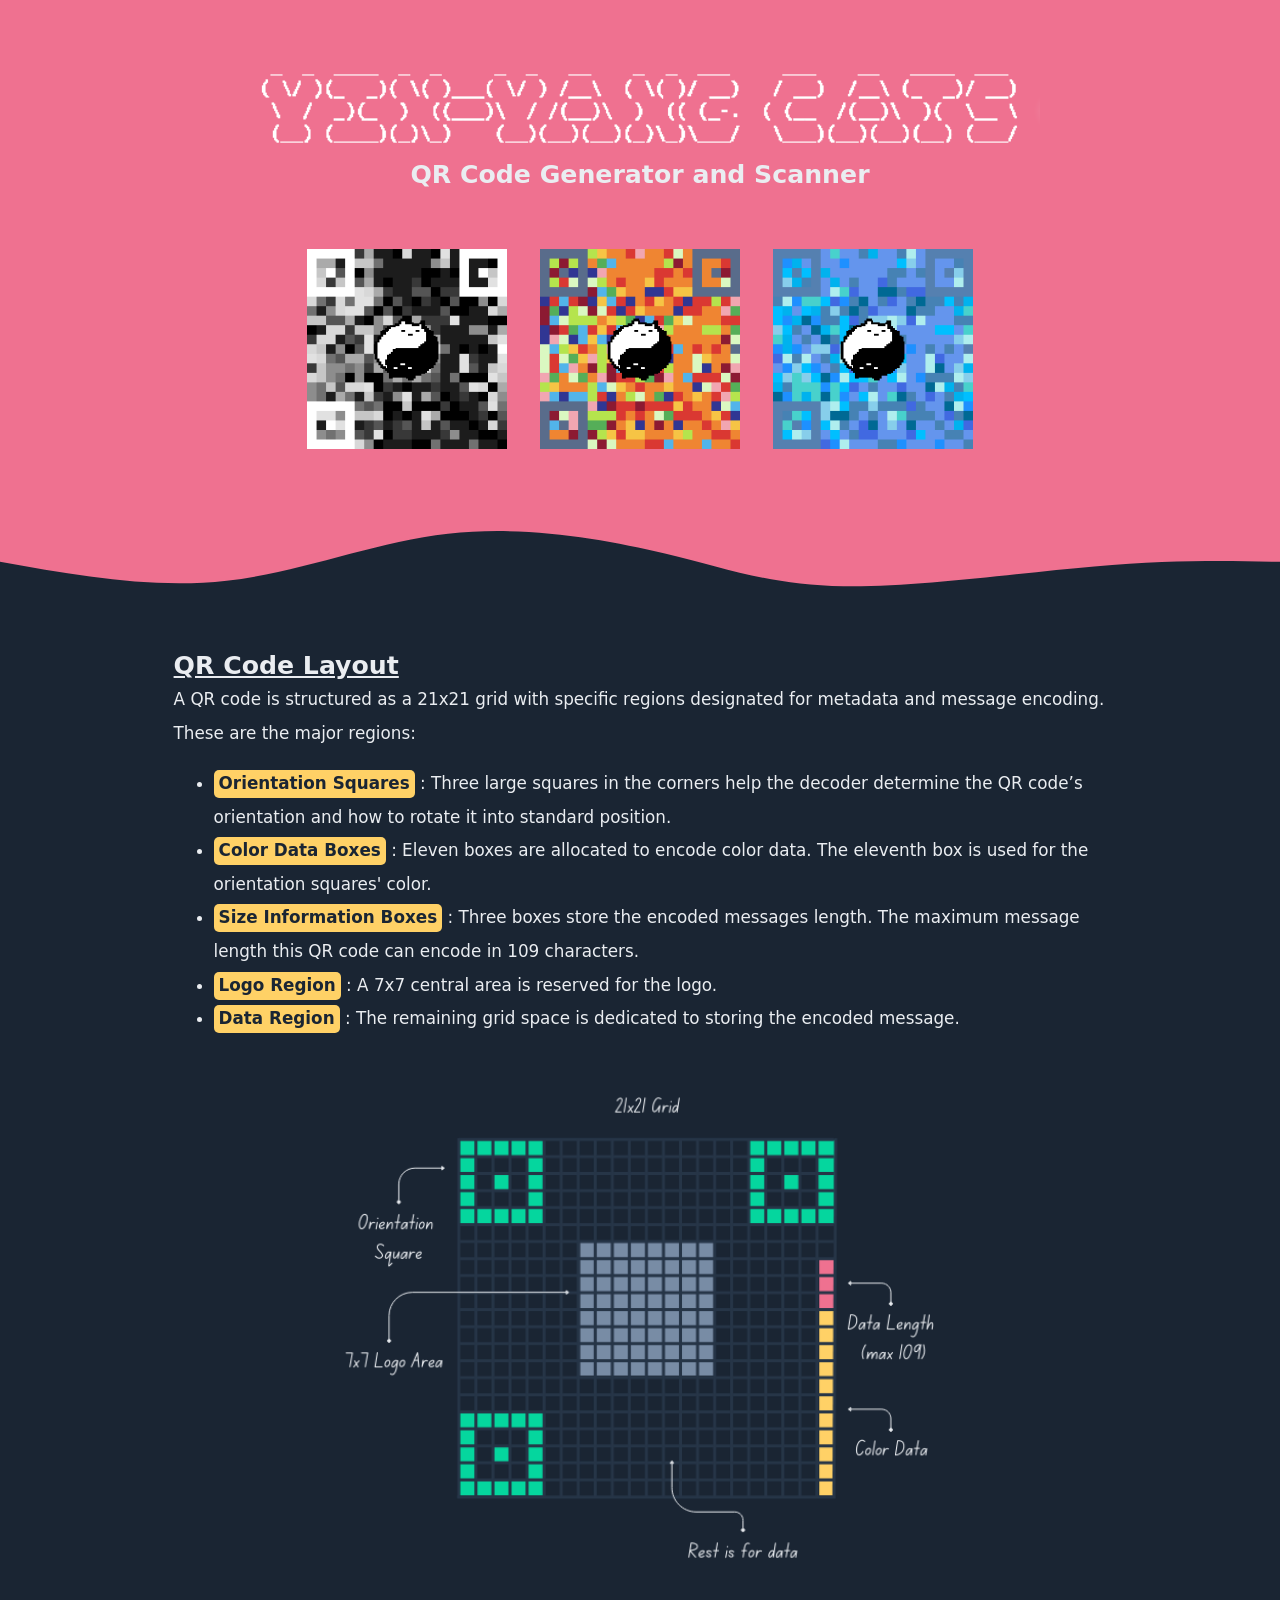
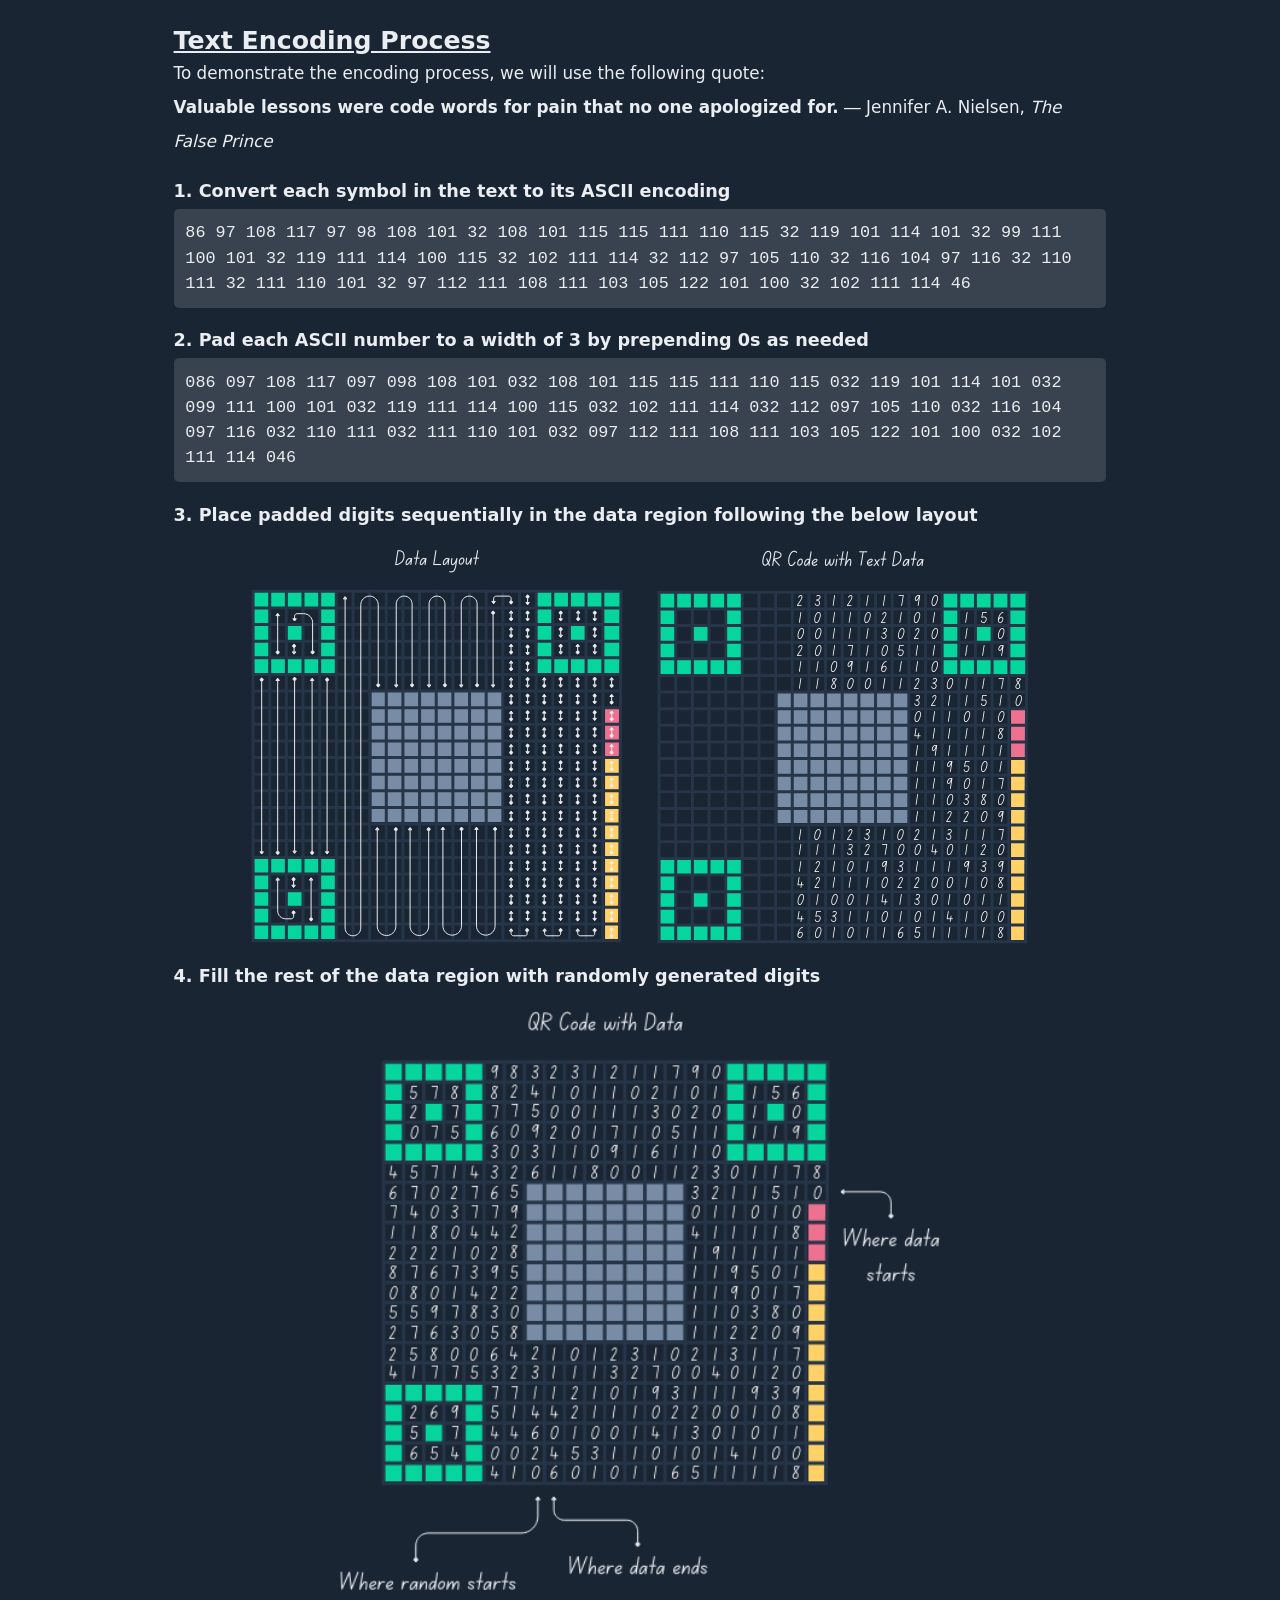
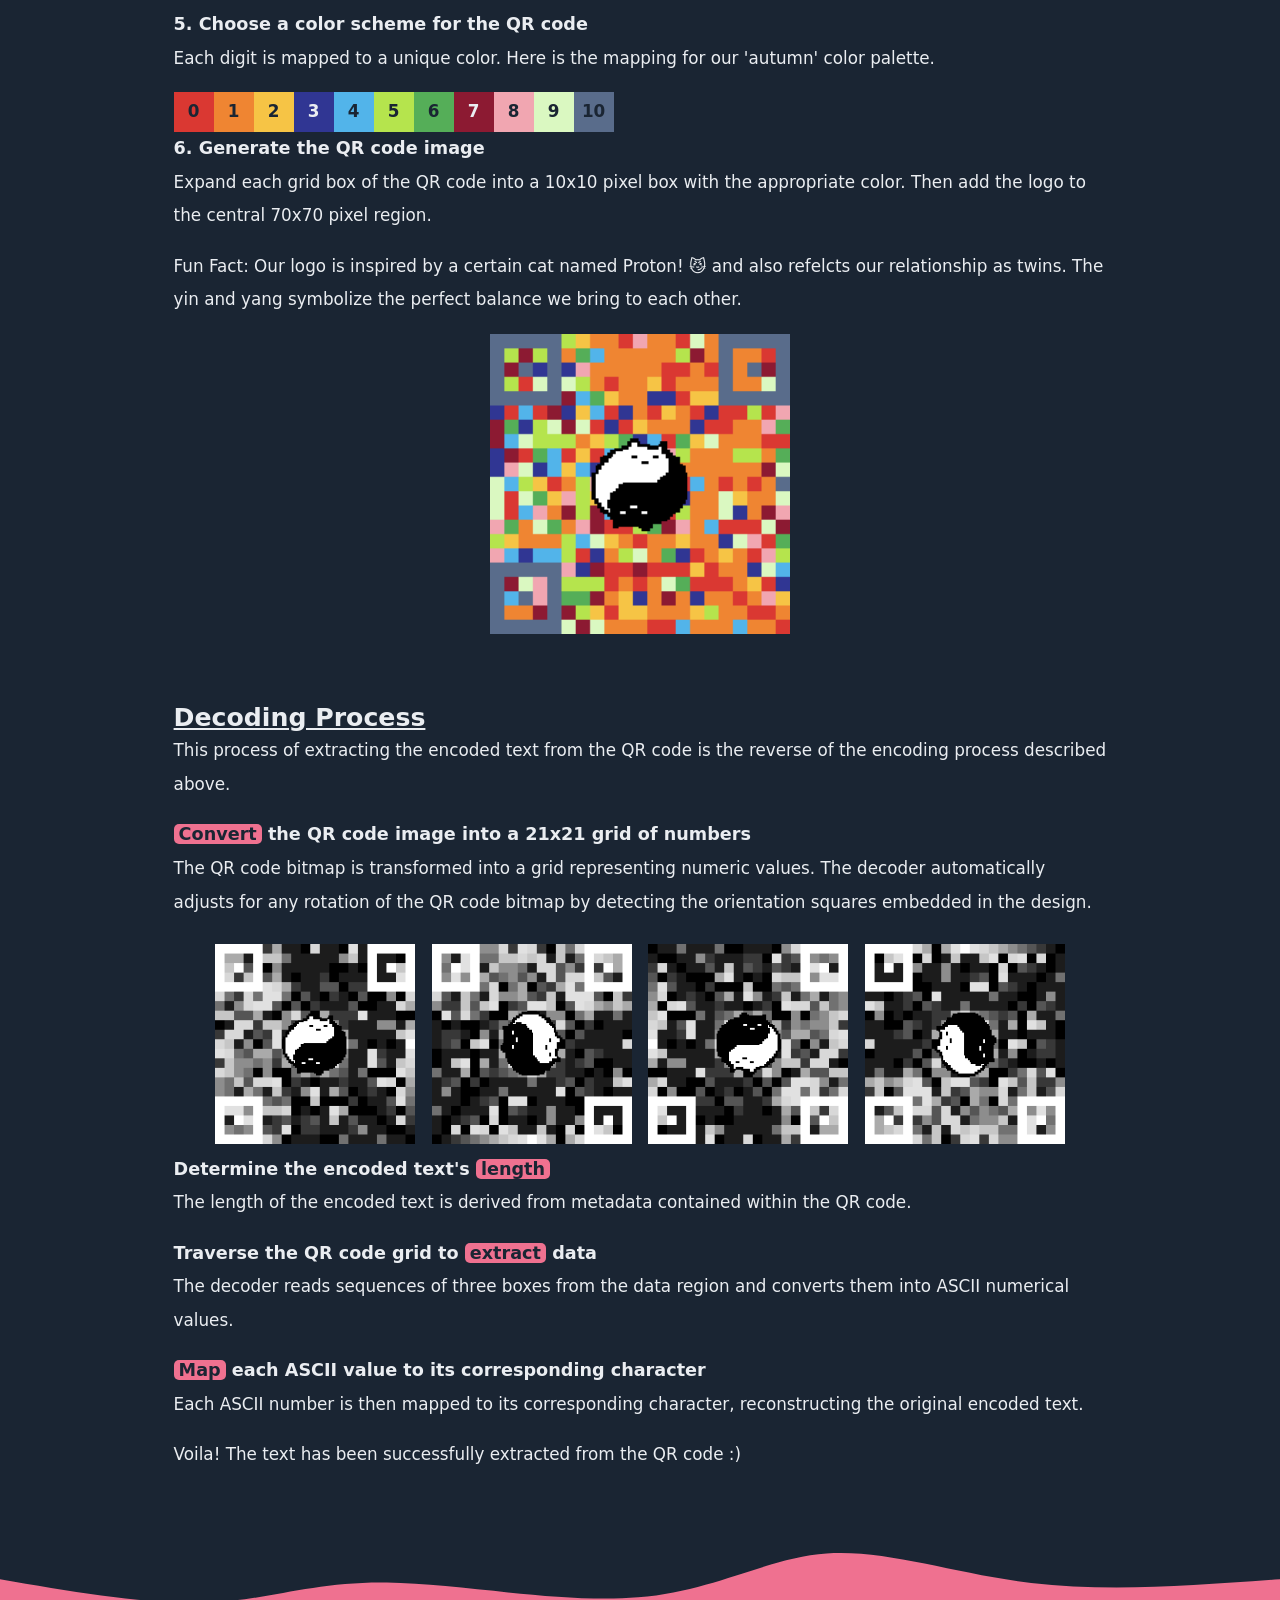
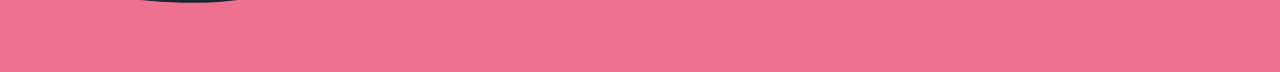
==== commit 607ed18d: "fix grammar in index.html" ====
--- a/index.html
+++ b/index.html
@@ -222,7 +222,7 @@
         </div>
         <div class="step">
           <h3>
-            <span class="highlight-pink">Map</span> each ASCII value to it's corresponding character
+            <span class="highlight-pink">Map</span> each ASCII value to its corresponding character
           </h3>
           
           <p>
